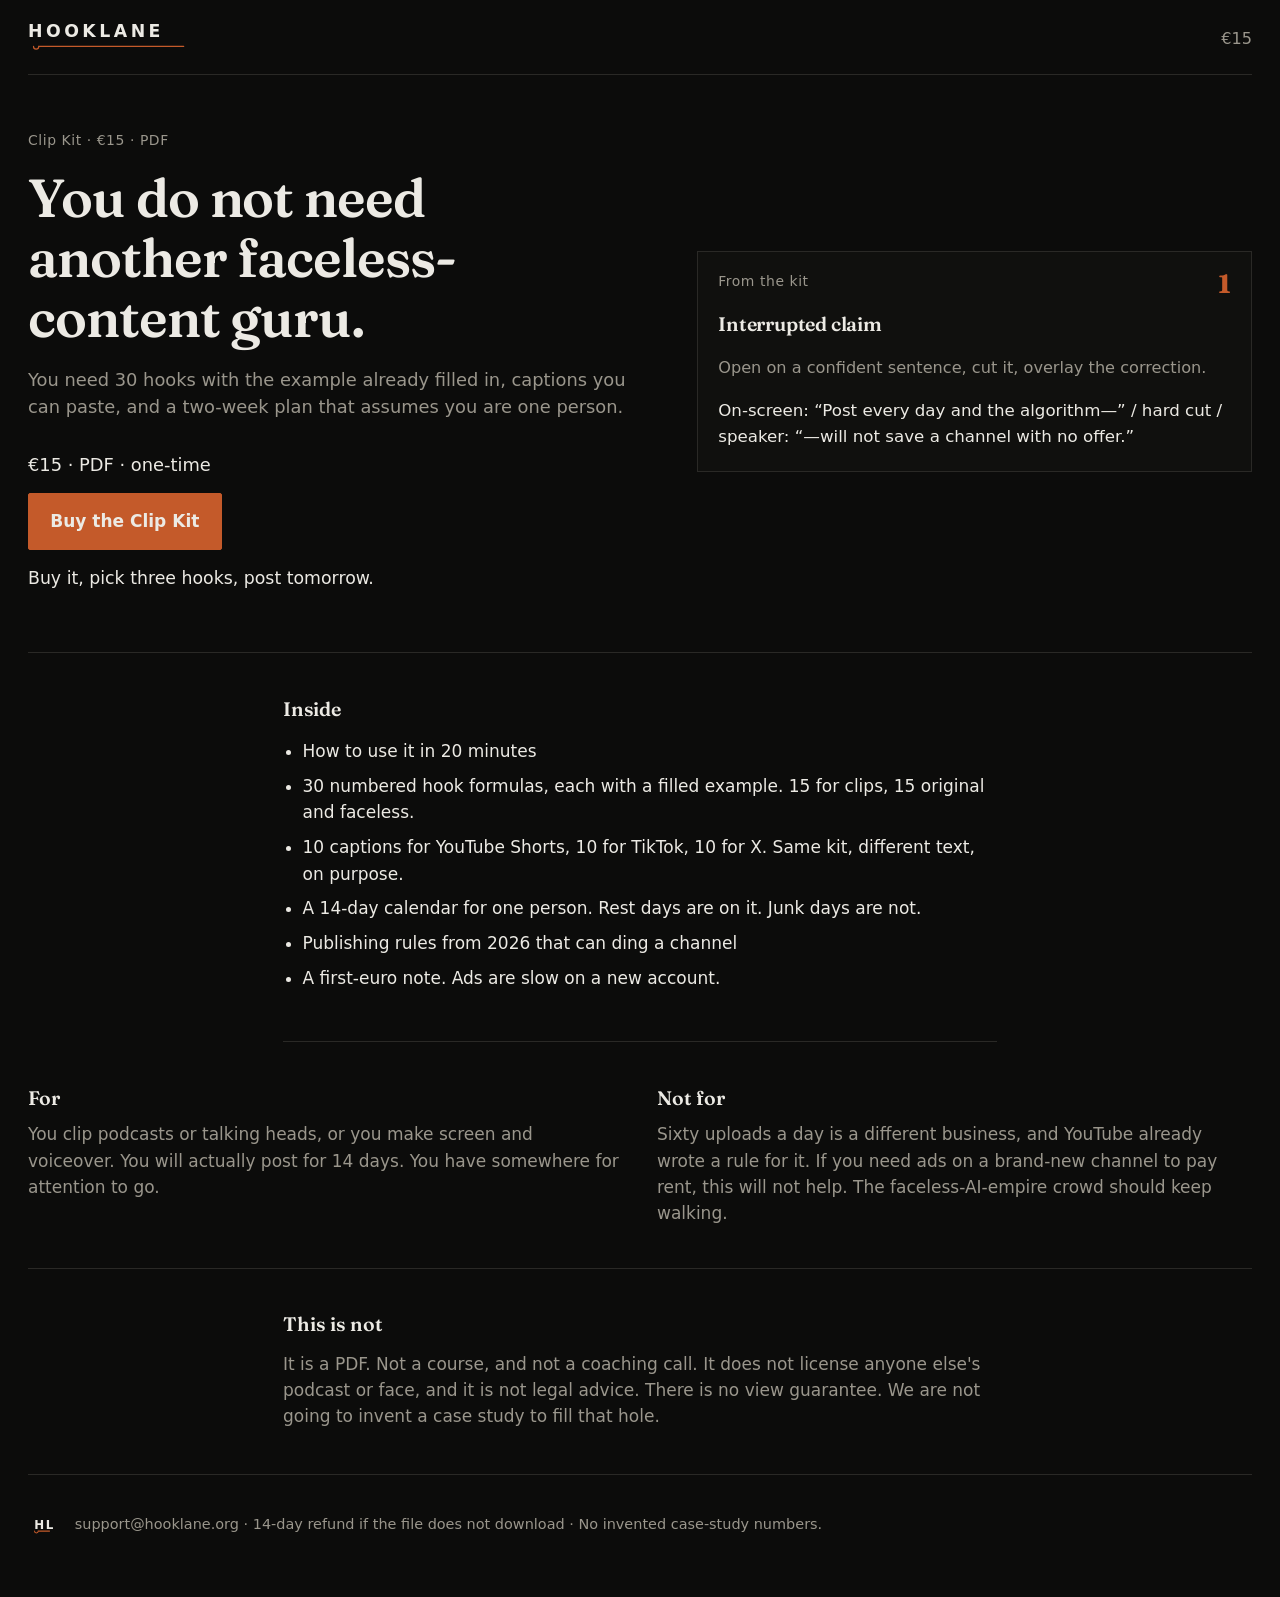
==== index.html @ 98e9ddf2 "restore brand page; HOOKLANE wordmark + HL favicon as SVG." ====
<!DOCTYPE html>
<html lang="en">
<head>
  <meta charset="utf-8" />
  <meta name="viewport" content="width=device-width, initial-scale=1" />
  <meta name="theme-color" content="#0c0c0b" />
  <meta name="color-scheme" content="dark" />
  <title>Hooklane Clip Kit — €15</title>
  <meta name="description" content="30 hooks with the example filled in, captions you can paste, and a 14-day plan for one person. One PDF. €15. Not a course. Not a view guarantee." />
  <link rel="canonical" href="https://www.hooklane.org" />
  <link rel="icon" href="favicon.svg" type="image/svg+xml" />
  <link rel="icon" href="favicon-32.png" type="image/png" sizes="32x32" />
  <link rel="icon" href="favicon-48.png" type="image/png" sizes="48x48" />
  <link rel="alternate" type="text/plain" href="llms.txt" title="Hooklane Clip Kit facts for agents" />
  <link rel="stylesheet" href="site.css" />
  <noscript><style>.reveal{opacity:1;transform:none}</style></noscript>
  <meta property="og:locale" content="en" />
  <meta property="og:site_name" content="Hooklane" />
  <meta property="og:type" content="website" />
  <meta property="og:url" content="https://www.hooklane.org" />
  <meta property="og:title" content="Hooklane Clip Kit — €15" />
  <meta property="og:description" content="30 hooks with the example filled in, captions you can paste, and a 14-day plan for one person. One PDF. €15. Not a course. Not a view guarantee." />
  <meta property="og:image" content="https://www.hooklane.org/og.jpg" />
  <meta property="og:image:width" content="1200" />
  <meta property="og:image:height" content="800" />
  <meta name="twitter:card" content="summary_large_image" />
  <meta name="twitter:title" content="Hooklane Clip Kit — €15" />
  <meta name="twitter:description" content="30 hooks with the example filled in, captions you can paste, and a 14-day plan for one person. One PDF. €15. Not a course. Not a view guarantee." />
  <meta name="twitter:image" content="https://www.hooklane.org/og.jpg" />
  <script type="application/ld+json">
  {
    "@context": "https://schema.org",
    "@type": "Product",
    "name": "Hooklane Clip Kit",
    "brand": { "@type": "Brand", "name": "Hooklane" },
    "description": "30 hooks with a filled-in example, captions for Shorts, TikTok and X, and a 14-day plan for one person. One PDF. €15. Not a course. Not a view guarantee.",
    "url": "https://www.hooklane.org",
    "image": "https://www.hooklane.org/og.jpg",
    "additionalProperty": [
      { "@type": "PropertyValue", "name": "Format", "value": "PDF" }
    ],
    "offers": {
      "@type": "Offer",
      "url": "https://buy.polar.sh/polar_cl_uQ9z3LKW4pv9IjMafKBH0tgk46AqbRaMkzt012bwIl5",
      "price": "15",
      "priceCurrency": "EUR",
      "availability": "https://schema.org/InStock"
    }
  }
  </script>
  <script type="application/ld+json">
  {
    "@context": "https://schema.org",
    "@type": "WebSite",
    "name": "Hooklane",
    "url": "https://www.hooklane.org",
    "description": "Clip Kit: 30 hooks with filled-in examples, captions you can paste, and a 14-day plan for one person. One PDF. 15 euro. Not a course. Not a view guarantee.",
    "publisher": {
      "@type": "Organization",
      "name": "Hooklane",
      "url": "https://www.hooklane.org",
      "email": "support@hooklane.org",
      "logo": "https://www.hooklane.org/favicon.svg"
    }
  }
  </script>
</head>
<body>
  <header class="site-header wrap">
    <a class="brand" href="https://www.hooklane.org" aria-label="Hooklane"><span class="wordmark">HOOKLANE</span><svg class="wordmark-rule" viewBox="0 0 148 8" preserveAspectRatio="none" aria-hidden="true"><path d="M5.2 1.35 A 2.45 2.45 0 0 0 10.1 1.35 H 146.5" fill="none" stroke="#c45a2a" stroke-width="1.15" stroke-linecap="round"/></svg></a>
    <a class="price-link" href="https://buy.polar.sh/polar_cl_uQ9z3LKW4pv9IjMafKBH0tgk46AqbRaMkzt012bwIl5">€15</a>
  </header>

  <main>
    <section class="hero wrap">
      <div class="hero-copy reveal">
        <p class="kicker">Clip Kit · €15 · PDF</p>
        <h1>You do not need another faceless-content guru.</h1>
        <p class="lead">You need 30 hooks with the example already filled in, captions you can paste, and a two-week plan that assumes you are one person.</p>
        <div class="buy" id="buy">
          <p class="price">€15 · PDF · one-time</p>
          <a class="cta" href="https://buy.polar.sh/polar_cl_uQ9z3LKW4pv9IjMafKBH0tgk46AqbRaMkzt012bwIl5" rel="noopener">Buy the Clip Kit</a>
          <p class="close">Buy it, pick three hooks, post tomorrow.</p>
        </div>
      </div>
      <figure class="hero-media proof-card reveal">
        <p class="proof-kicker">From the kit</p>
        <p class="proof-num">1</p>
        <h2>Interrupted claim</h2>
        <p class="proof-formula">Open on a confident sentence, cut it, overlay the correction.</p>
        <p class="proof-ex">On-screen: “Post every day and the algorithm—” / hard cut / speaker: “—will not save a channel with no offer.”</p>
      </figure>
    </section>

    <section class="block wrap reveal" aria-labelledby="inside-heading">
      <h2 id="inside-heading">Inside</h2>
      <ul>
        <li>How to use it in 20 minutes</li>
        <li>30 numbered hook formulas, each with a filled example. 15 for clips, 15 original and faceless.</li>
        <li>10 captions for YouTube Shorts, 10 for TikTok, 10 for X. Same kit, different text, on purpose.</li>
        <li>A 14-day calendar for one person. Rest days are on it. Junk days are not.</li>
        <li>Publishing rules from 2026 that can ding a channel</li>
        <li>A first-euro note. Ads are slow on a new account.</li>
      </ul>
    </section>

    <div class="split wrap">
      <article class="reveal">
        <h2>For</h2>
        <p>You clip podcasts or talking heads, or you make screen and voiceover. You will actually post for 14 days. You have somewhere for attention to go.</p>
      </article>
      <article class="reveal">
        <h2>Not for</h2>
        <p>Sixty uploads a day is a different business, and YouTube already wrote a rule for it. If you need ads on a brand-new channel to pay rent, this will not help. The faceless-AI-empire crowd should keep walking.</p>
      </article>
    </div>

    <section class="not wrap reveal" aria-labelledby="not-heading">
      <h2 id="not-heading">This is not</h2>
      <p>It is a PDF. Not a course, and not a coaching call. It does not license anyone else's podcast or face, and it is not legal advice. There is no view guarantee. We are not going to invent a case study to fill that hole.</p>
    </section>
  </main>

  <footer class="site-footer wrap">
    <svg class="footer-hl" width="28" height="28" viewBox="0 0 32 32" aria-hidden="true">
      <rect width="32" height="32" fill="#0c0c0b"/>
      <text x="7.2" y="21.2" font-family="ui-sans-serif, system-ui, sans-serif" font-size="13.5" font-weight="650" letter-spacing="1.8" fill="#eceae4">HL</text>
      <path d="M7.4 24.1 A 2.15 2.15 0 0 0 11.7 24.1 H 24.6" fill="none" stroke="#c45a2a" stroke-width="1.15" stroke-linecap="round"/>
    </svg>
    <p><a href="mailto:support@hooklane.org">support@hooklane.org</a> · 14-day refund if the file does not download · No invented case-study numbers.</p>
  </footer>

  <script>
    (function () {
      var nodes = document.querySelectorAll(".reveal");
      var reduce = window.matchMedia("(prefers-reduced-motion: reduce)").matches;
      if (reduce || !("IntersectionObserver" in window)) {
        for (var i = 0; i < nodes.length; i++) nodes[i].classList.add("is-in");
        return;
      }
      var io = new IntersectionObserver(function (entries) {
        for (var i = 0; i < entries.length; i++) {
          if (entries[i].isIntersecting) {
            entries[i].target.classList.add("is-in");
            io.unobserve(entries[i].target);
          }
        }
      }, { threshold: 0.12, rootMargin: "0px 0px -6% 0px" });
      for (var j = 0; j < nodes.length; j++) io.observe(nodes[j]);
    })();
  </script>
</body>
</html>
---- site.css ----
/* Hooklane — Clip Kit one-pager. No build. */
:root {
  --bg: #0c0c0b;
  --bone: #eceae4;
  --muted: #9a968c;
  --line: #2a2926;
  --copper: #c45a2a;
  --display: "Fraunces", "Iowan Old Style", "Palatino Linotype", Palatino, "Times New Roman", serif;
  --sans: ui-sans-serif, system-ui, -apple-system, "Segoe UI", Roboto, "Helvetica Neue", sans-serif;
}

@font-face {
  font-family: Fraunces;
  src: url("fonts/fraunces-600.woff2") format("woff2");
  font-weight: 600;
  font-style: normal;
  font-display: swap;
}
@font-face {
  font-family: Fraunces;
  src: url("fonts/fraunces-700.woff2") format("woff2");
  font-weight: 700;
  font-style: normal;
  font-display: swap;
}

*, *::before, *::after { box-sizing: border-box; }

html { scroll-behavior: smooth; }

html, body {
  margin: 0;
  background: var(--bg);
  color: var(--bone);
  font: 17px/1.55 var(--sans);
}

body { min-height: 100%; }

img { max-width: 100%; height: auto; display: block; }

a { color: inherit; }

a:focus-visible,
.cta:focus-visible {
  outline: 2px solid var(--copper);
  outline-offset: 3px;
}

.wrap {
  width: min(72rem, calc(100% - 2.5rem));
  margin: 0 auto;
}

/* Header */
.site-header {
  display: flex;
  align-items: center;
  justify-content: space-between;
  padding: 1.35rem 0 1.2rem;
  border-bottom: 1px solid var(--line);
}

.brand {
  display: inline-flex;
  flex-direction: column;
  align-items: flex-start;
  text-decoration: none;
  color: var(--bone);
  gap: .28rem;
}

.wordmark {
  font-family: ui-sans-serif, system-ui, -apple-system, "Segoe UI", Roboto, "Helvetica Neue", sans-serif;
  font-weight: 650;
  font-size: 1.02rem;
  letter-spacing: .2em;
  line-height: 1;
  color: var(--bone);
  display: inline-block;
  padding-right: .2em;
}

.wordmark-rule {
  display: block;
  width: 100%;
  height: .5rem;
  overflow: visible;
}

.price-link {
  color: var(--muted);
  text-decoration: none;
  font-size: .95rem;
  font-variant-numeric: tabular-nums;
}

.price-link:hover { color: var(--copper); }

/* Hero */
.hero {
  display: grid;
  gap: 2rem;
  padding: 2.25rem 0 2.5rem;
  border-bottom: 1px solid var(--line);
}

.kicker {
  margin: 0 0 1rem;
  color: var(--muted);
  font-size: .82rem;
  letter-spacing: .04em;
}

h1 {
  font-family: var(--display);
  font-weight: 600;
  font-size: clamp(1.85rem, 6.4vw, 3.15rem);
  line-height: 1.12;
  letter-spacing: -0.02em;
  margin: 0 0 1rem;
  max-width: 14ch;
}

.lead {
  margin: 0 0 1.75rem;
  color: var(--muted);
  font-size: 1.05rem;
  max-width: 36rem;
}

.buy {
  margin: 0;
}

.price {
  margin: 0 0 .85rem;
  font-size: 1.05rem;
}

.cta {
  display: inline-block;
  background: var(--copper);
  color: var(--bone);
  text-decoration: none;
  font-weight: 650;
  padding: .85rem 1.25rem;
  border-radius: 2px;
  border: 1px solid var(--copper);
}

.cta:hover {
  background: transparent;
  color: var(--copper);
}

.close {
  margin: .9rem 0 0;
  color: var(--bone);
  font-size: 1.02rem;
}

.hero-media {
  margin: 0;
  border: 1px solid var(--line);
  background: #10100e;
  padding: 1.2rem 1.25rem 1.35rem;
}

@media (min-width: 840px) {
  .hero {
    grid-template-columns: minmax(0, 1.05fr) minmax(0, .95fr);
    align-items: center;
    gap: 3.25rem;
    padding: 3.25rem 0 3.5rem;
  }
}

/* Sections */
.block {
  padding: 2.4rem 0;
  border-bottom: 1px solid var(--line);
  max-width: 42rem;
}

.block h2 {
  font-family: var(--display);
  font-weight: 600;
  font-size: 1.15rem;
  margin: 0 0 .85rem;
  letter-spacing: -0.01em;
}

.block ul {
  margin: 0;
  padding-left: 1.15rem;
}

.block li { margin: .5rem 0; }

.split {
  display: grid;
  gap: 1.5rem;
  padding: 2.4rem 0;
  border-bottom: 1px solid var(--line);
}

.split article h2 {
  font-family: var(--display);
  font-weight: 600;
  font-size: 1.15rem;
  margin: 0 0 .5rem;
}

.split article p {
  margin: 0;
  color: var(--muted);
}

@media (min-width: 640px) {
  .split { grid-template-columns: 1fr 1fr; gap: 2rem; }
}

.not {
  padding: 2.4rem 0 2.6rem;
  max-width: 42rem;
}

.not h2 {
  font-family: var(--display);
  font-weight: 600;
  font-size: 1.15rem;
  margin: 0 0 .65rem;
}

.not p {
  margin: 0;
  color: var(--muted);
}

/* Footer */
.site-footer {
  display: flex;
  flex-wrap: wrap;
  align-items: center;
  gap: .75rem 1.1rem;
  padding: 1.4rem 0 2.75rem;
  color: var(--muted);
  font-size: .85rem;
  border-top: 1px solid var(--line);
  margin-top: 0;
}

.footer-hl {
  width: 1.65rem;
  height: 1.65rem;
  display: block;
  flex: 0 0 auto;
}

.site-footer a { color: var(--muted); text-decoration: none; }
.site-footer a:hover { color: var(--bone); }

/* Motion */
.reveal {
  opacity: 0;
  transform: translateY(16px);
  transition: opacity 500ms ease-out, transform 500ms ease-out;
}
.reveal.is-in {
  opacity: 1;
  transform: none;
}

@media (prefers-reduced-motion: reduce) {
  html { scroll-behavior: auto; }
  .reveal {
    opacity: 1;
    transform: none;
    transition: none;
  }
}

/* Proof — one real hook from the kit */
.proof {
  padding: 2.1rem 0 2.3rem;
  border-bottom: 1px solid var(--line);
  max-width: 42rem;
}
.proof-kicker {
  margin: 0 0 .85rem;
  color: var(--muted);
  font-size: .82rem;
  letter-spacing: .04em;
}
.proof-card {
  margin: 0;
  display: grid;
  grid-template-columns: 1fr auto;
  gap: .35rem 1rem;
  padding: 1.15rem 1.2rem 1.25rem;
  border: 1px solid var(--line);
  background: #10100e;
}
.proof-card .proof-kicker { grid-column: 1; }
.proof-card .proof-num { grid-column: 2; justify-self: end; }
.proof-card h2,
.proof-card .proof-formula,
.proof-card .proof-ex { grid-column: 1 / -1; }
.proof-num {
  margin: 0;
  font-family: var(--display);
  font-weight: 700;
  font-size: 1.55rem;
  color: var(--copper);
  line-height: 1;
}
.proof-card h2 {
  font-family: var(--display);
  font-weight: 600;
  font-size: 1.15rem;
  margin: 0 0 .45rem;
  letter-spacing: -0.01em;
}
.proof-formula {
  margin: 0 0 .7rem;
  color: var(--muted);
  font-size: .95rem;
}
.proof-ex {
  margin: 0;
  color: var(--bone);
  font-size: .98rem;
}

.hero-media .proof-kicker { margin: 0 0 .15rem; }
.hero-media .proof-num { margin: 0; }
.hero-media h2 { margin: .35rem 0 .55rem; }
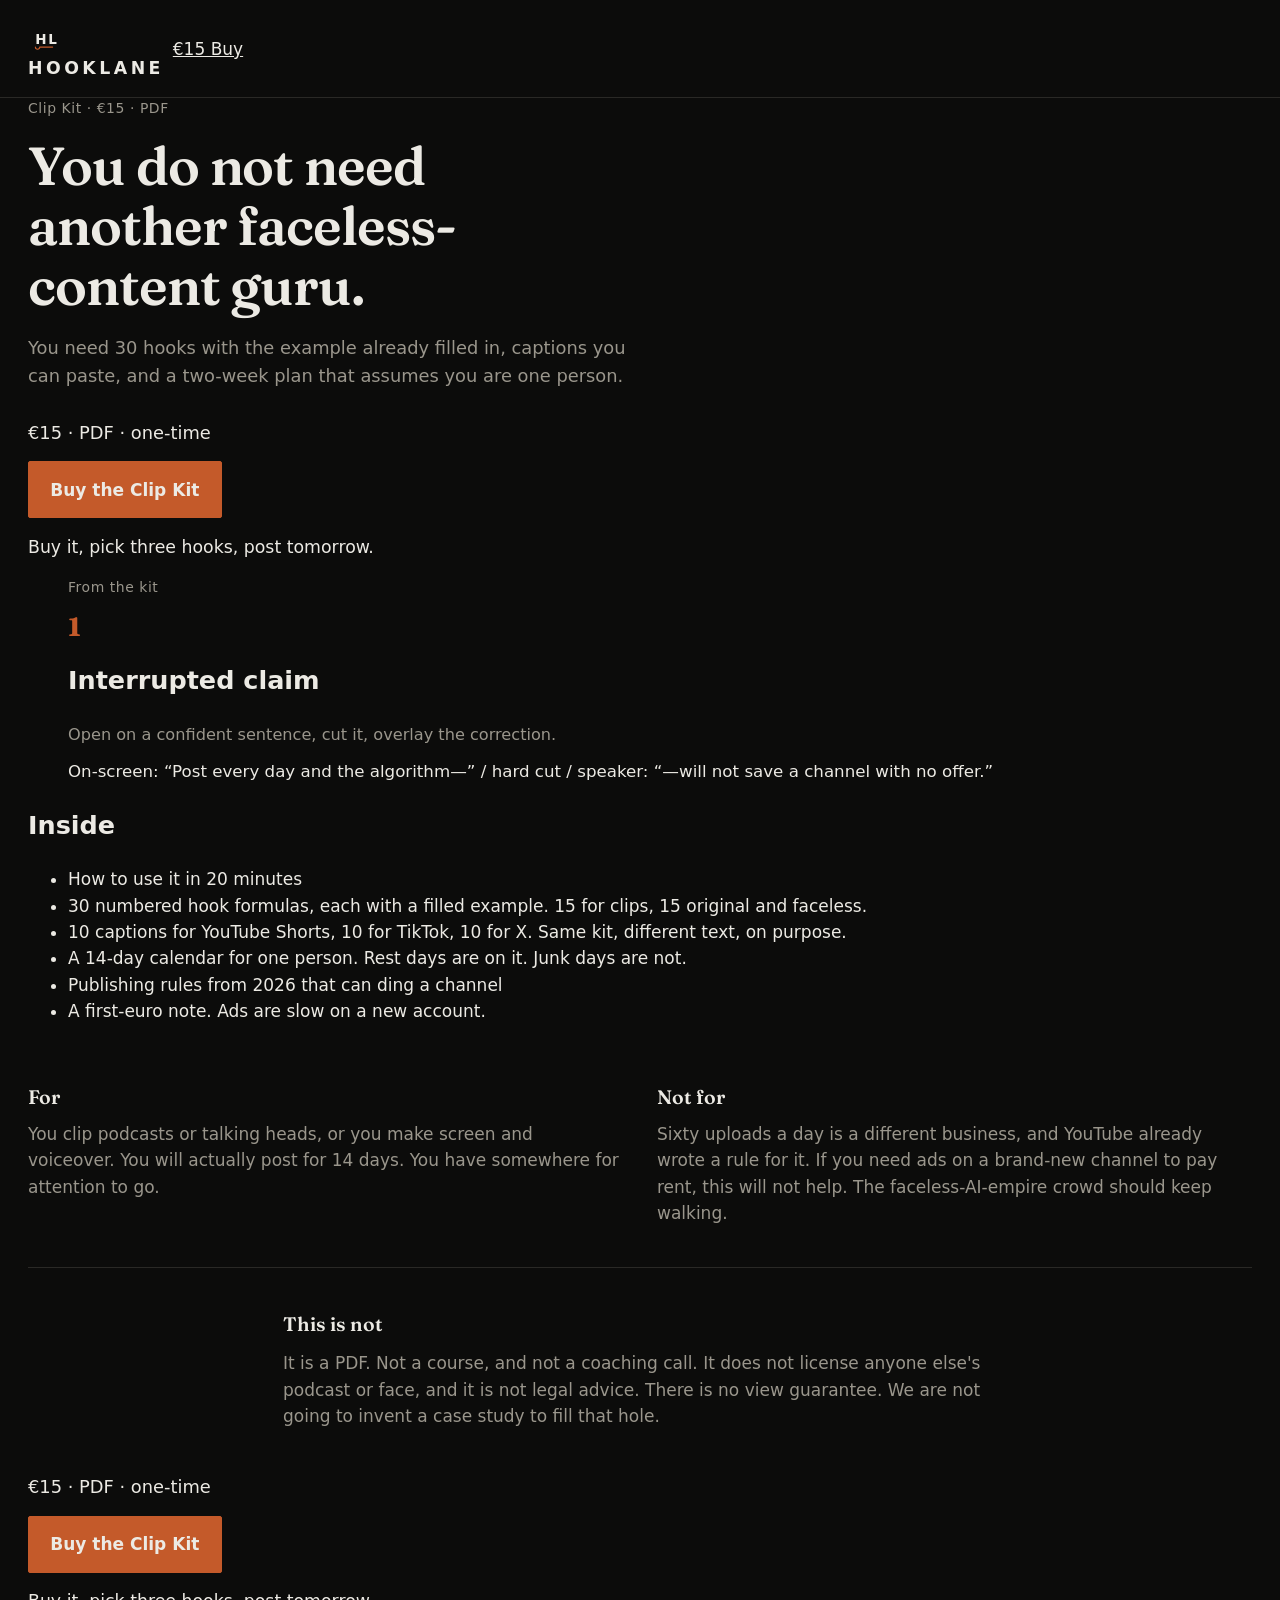
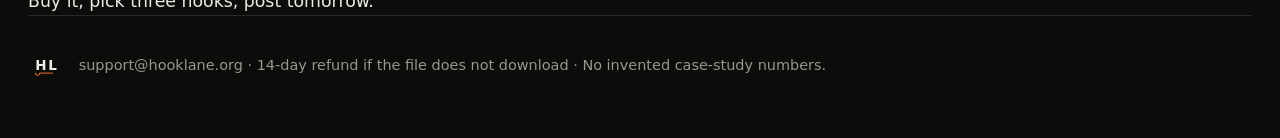
==== commit 32db8d23: "restore brand HTML/CSS; placeholder H favicon; inline Fraunces. mark on hold." ====
--- a/index.html
+++ b/index.html
@@ -9,13 +9,8 @@
   <meta name="description" content="30 hooks with the example filled in, captions you can paste, and a 14-day plan for one person. One PDF. €15. Not a course. Not a view guarantee." />
   <link rel="canonical" href="https://www.hooklane.org" />
   <link rel="icon" href="favicon.svg" type="image/svg+xml" />
-  <link rel="icon" href="favicon-32.png" type="image/png" sizes="32x32" />
-  <link rel="icon" href="favicon-48.png" type="image/png" sizes="48x48" />
-  <link rel="alternate" type="text/plain" href="llms.txt" title="Hooklane Clip Kit facts for agents" />
   <link rel="stylesheet" href="site.css" />
-  <noscript><style>.reveal{opacity:1;transform:none}</style></noscript>
-  <meta property="og:locale" content="en" />
-  <meta property="og:site_name" content="Hooklane" />
+  <noscript><style>.reveal{opacity:1}</style></noscript>
   <meta property="og:type" content="website" />
   <meta property="og:url" content="https://www.hooklane.org" />
   <meta property="og:title" content="Hooklane Clip Kit — €15" />
@@ -48,51 +43,42 @@
     }
   }
   </script>
-  <script type="application/ld+json">
-  {
-    "@context": "https://schema.org",
-    "@type": "WebSite",
-    "name": "Hooklane",
-    "url": "https://www.hooklane.org",
-    "description": "Clip Kit: 30 hooks with filled-in examples, captions you can paste, and a 14-day plan for one person. One PDF. 15 euro. Not a course. Not a view guarantee.",
-    "publisher": {
-      "@type": "Organization",
-      "name": "Hooklane",
-      "url": "https://www.hooklane.org",
-      "email": "support@hooklane.org",
-      "logo": "https://www.hooklane.org/favicon.svg"
-    }
-  }
-  </script>
 </head>
 <body>
-  <header class="site-header wrap">
-    <a class="brand" href="https://www.hooklane.org" aria-label="Hooklane"><span class="wordmark">HOOKLANE</span><svg class="wordmark-rule" viewBox="0 0 148 8" preserveAspectRatio="none" aria-hidden="true"><path d="M5.2 1.35 A 2.45 2.45 0 0 0 10.1 1.35 H 146.5" fill="none" stroke="#c45a2a" stroke-width="1.15" stroke-linecap="round"/></svg></a>
-    <a class="price-link" href="https://buy.polar.sh/polar_cl_uQ9z3LKW4pv9IjMafKBH0tgk46AqbRaMkzt012bwIl5">€15</a>
+  <header class="site-header">
+    <div class="wrap bar">
+      <a class="brand" href="https://www.hooklane.org">
+        <img src="favicon.svg" width="32" height="32" alt="" />
+        <span class="wordmark">HOOKLANE</span>
+      </a>
+      <a class="bar-buy" href="https://buy.polar.sh/polar_cl_uQ9z3LKW4pv9IjMafKBH0tgk46AqbRaMkzt012bwIl5">€15 Buy</a>
+    </div>
   </header>
 
   <main>
-    <section class="hero wrap">
-      <div class="hero-copy reveal">
+    <section class="stuck wrap">
+      <div class="stuck-copy reveal">
         <p class="kicker">Clip Kit · €15 · PDF</p>
         <h1>You do not need another faceless-content guru.</h1>
         <p class="lead">You need 30 hooks with the example already filled in, captions you can paste, and a two-week plan that assumes you are one person.</p>
-        <div class="buy" id="buy">
+        <div class="buy">
           <p class="price">€15 · PDF · one-time</p>
           <a class="cta" href="https://buy.polar.sh/polar_cl_uQ9z3LKW4pv9IjMafKBH0tgk46AqbRaMkzt012bwIl5" rel="noopener">Buy the Clip Kit</a>
           <p class="close">Buy it, pick three hooks, post tomorrow.</p>
         </div>
       </div>
-      <figure class="hero-media proof-card reveal">
-        <p class="proof-kicker">From the kit</p>
-        <p class="proof-num">1</p>
-        <h2>Interrupted claim</h2>
-        <p class="proof-formula">Open on a confident sentence, cut it, overlay the correction.</p>
-        <p class="proof-ex">On-screen: “Post every day and the algorithm—” / hard cut / speaker: “—will not save a channel with no offer.”</p>
-      </figure>
+      <div class="stuck-pin">
+        <figure class="proof-object reveal">
+          <p class="proof-kicker">From the kit</p>
+          <p class="proof-num">1</p>
+          <h2>Interrupted claim</h2>
+          <p class="proof-formula">Open on a confident sentence, cut it, overlay the correction.</p>
+          <p class="proof-ex">On-screen: “Post every day and the algorithm—” / hard cut / speaker: “—will not save a channel with no offer.”</p>
+        </figure>
+      </div>
     </section>
 
-    <section class="block wrap reveal" aria-labelledby="inside-heading">
+    <section class="beat inside wrap reveal" aria-labelledby="inside-heading">
       <h2 id="inside-heading">Inside</h2>
       <ul>
         <li>How to use it in 20 minutes</li>
@@ -104,7 +90,7 @@
       </ul>
     </section>
 
-    <div class="split wrap">
+    <div class="beat split wrap">
       <article class="reveal">
         <h2>For</h2>
         <p>You clip podcasts or talking heads, or you make screen and voiceover. You will actually post for 14 days. You have somewhere for attention to go.</p>
@@ -115,18 +101,20 @@
       </article>
     </div>
 
-    <section class="not wrap reveal" aria-labelledby="not-heading">
+    <section class="beat not wrap reveal" aria-labelledby="not-heading">
       <h2 id="not-heading">This is not</h2>
       <p>It is a PDF. Not a course, and not a coaching call. It does not license anyone else's podcast or face, and it is not legal advice. There is no view guarantee. We are not going to invent a case study to fill that hole.</p>
+    </section>
+
+    <section class="beat close-beat wrap reveal" id="buy" aria-label="Buy the Clip Kit">
+      <p class="price">€15 · PDF · one-time</p>
+      <a class="cta" href="https://buy.polar.sh/polar_cl_uQ9z3LKW4pv9IjMafKBH0tgk46AqbRaMkzt012bwIl5" rel="noopener">Buy the Clip Kit</a>
+      <p class="close">Buy it, pick three hooks, post tomorrow.</p>
     </section>
   </main>
 
   <footer class="site-footer wrap">
-    <svg class="footer-hl" width="28" height="28" viewBox="0 0 32 32" aria-hidden="true">
-      <rect width="32" height="32" fill="#0c0c0b"/>
-      <text x="7.2" y="21.2" font-family="ui-sans-serif, system-ui, sans-serif" font-size="13.5" font-weight="650" letter-spacing="1.8" fill="#eceae4">HL</text>
-      <path d="M7.4 24.1 A 2.15 2.15 0 0 0 11.7 24.1 H 24.6" fill="none" stroke="#c45a2a" stroke-width="1.15" stroke-linecap="round"/>
-    </svg>
+    <img src="favicon.svg" width="32" height="32" alt="" />
     <p><a href="mailto:support@hooklane.org">support@hooklane.org</a> · 14-day refund if the file does not download · No invented case-study numbers.</p>
   </footer>
 
@@ -145,7 +133,7 @@
             io.unobserve(entries[i].target);
           }
         }
-      }, { threshold: 0.12, rootMargin: "0px 0px -6% 0px" });
+      }, { threshold: 0.08, rootMargin: "0px 0px -4% 0px" });
       for (var j = 0; j < nodes.length; j++) io.observe(nodes[j]);
     })();
   </script>
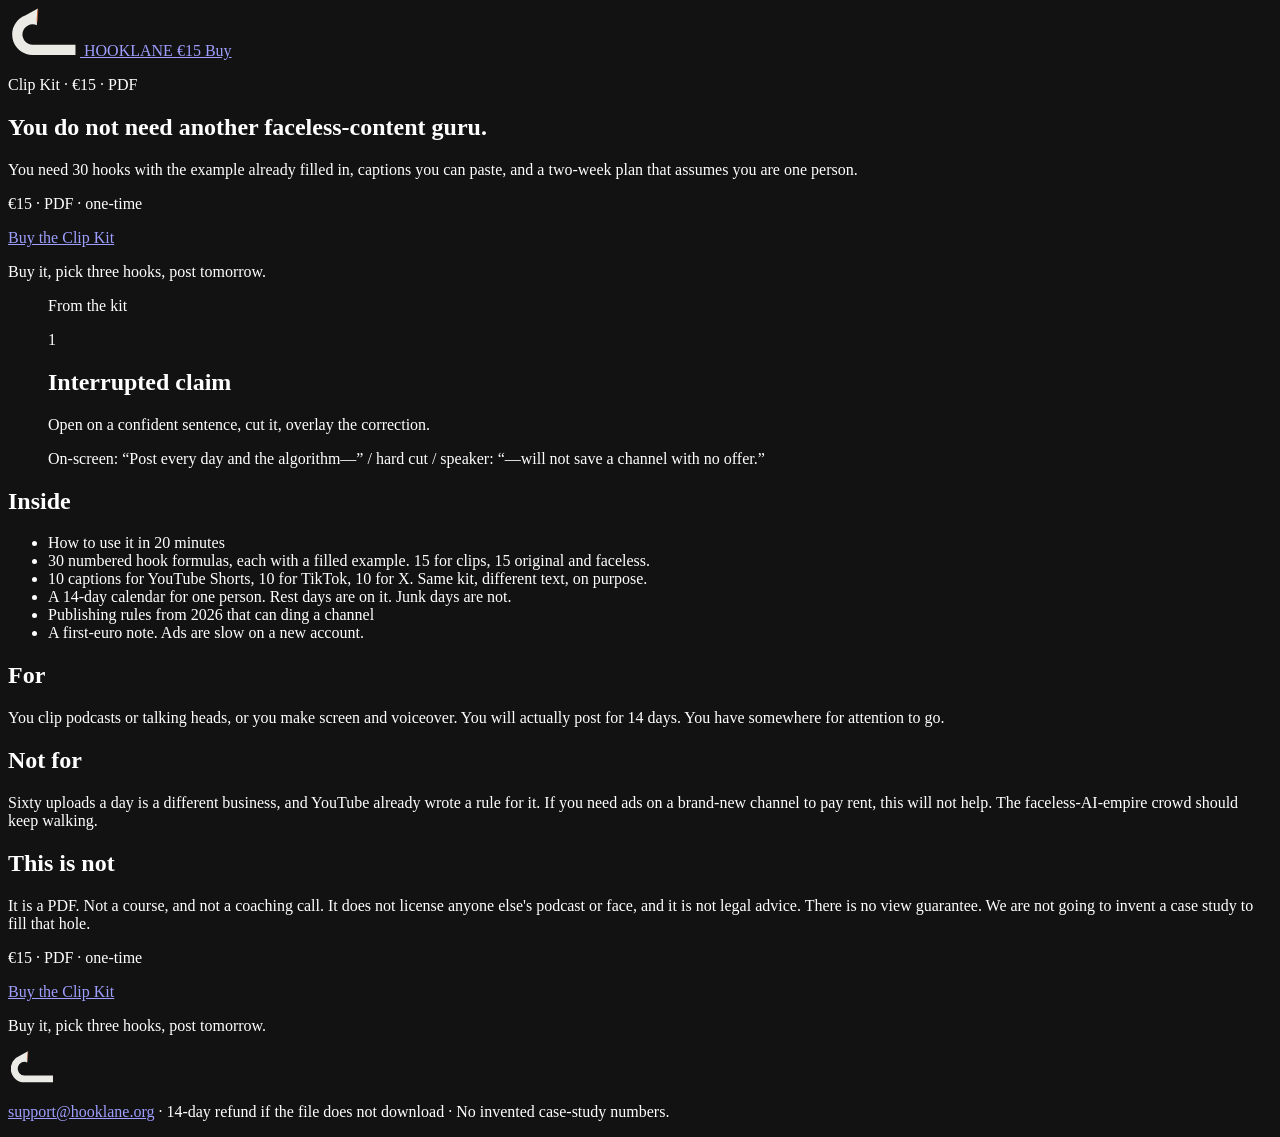
==== commit 84fd9799: "hook+lane SVG mark in header and favicon, inline Fraunces." ====
--- a/index.html
+++ b/index.html
@@ -9,6 +9,7 @@
   <meta name="description" content="30 hooks with the example filled in, captions you can paste, and a 14-day plan for one person. One PDF. €15. Not a course. Not a view guarantee." />
   <link rel="canonical" href="https://www.hooklane.org" />
   <link rel="icon" href="favicon.svg" type="image/svg+xml" />
+  <link rel="mask-icon" href="favicon.svg" color="#0c0c0b" />
   <link rel="stylesheet" href="site.css" />
   <noscript><style>.reveal{opacity:1}</style></noscript>
   <meta property="og:type" content="website" />
@@ -48,13 +49,12 @@
   <header class="site-header">
     <div class="wrap bar">
       <a class="brand" href="https://www.hooklane.org">
-        <img src="favicon.svg" width="32" height="32" alt="" />
+        <img src="mark.svg" width="72" height="48" alt="" />
         <span class="wordmark">HOOKLANE</span>
       </a>
       <a class="bar-buy" href="https://buy.polar.sh/polar_cl_uQ9z3LKW4pv9IjMafKBH0tgk46AqbRaMkzt012bwIl5">€15 Buy</a>
     </div>
   </header>
-
   <main>
     <section class="stuck wrap">
       <div class="stuck-copy reveal">
@@ -77,7 +77,6 @@
         </figure>
       </div>
     </section>
-
     <section class="beat inside wrap reveal" aria-labelledby="inside-heading">
       <h2 id="inside-heading">Inside</h2>
       <ul>
@@ -89,7 +88,6 @@
         <li>A first-euro note. Ads are slow on a new account.</li>
       </ul>
     </section>
-
     <div class="beat split wrap">
       <article class="reveal">
         <h2>For</h2>
@@ -100,24 +98,20 @@
         <p>Sixty uploads a day is a different business, and YouTube already wrote a rule for it. If you need ads on a brand-new channel to pay rent, this will not help. The faceless-AI-empire crowd should keep walking.</p>
       </article>
     </div>
-
     <section class="beat not wrap reveal" aria-labelledby="not-heading">
       <h2 id="not-heading">This is not</h2>
       <p>It is a PDF. Not a course, and not a coaching call. It does not license anyone else's podcast or face, and it is not legal advice. There is no view guarantee. We are not going to invent a case study to fill that hole.</p>
     </section>
-
     <section class="beat close-beat wrap reveal" id="buy" aria-label="Buy the Clip Kit">
       <p class="price">€15 · PDF · one-time</p>
       <a class="cta" href="https://buy.polar.sh/polar_cl_uQ9z3LKW4pv9IjMafKBH0tgk46AqbRaMkzt012bwIl5" rel="noopener">Buy the Clip Kit</a>
       <p class="close">Buy it, pick three hooks, post tomorrow.</p>
     </section>
   </main>
-
   <footer class="site-footer wrap">
-    <img src="favicon.svg" width="32" height="32" alt="" />
+    <img src="mark.svg" width="48" height="32" alt="" />
     <p><a href="mailto:support@hooklane.org">support@hooklane.org</a> · 14-day refund if the file does not download · No invented case-study numbers.</p>
   </footer>
-
   <script>
     (function () {
       var nodes = document.querySelectorAll(".reveal");
--- a/site.css
+++ b/site.css
@@ -11,328 +11,17 @@
 
 @font-face {
   font-family: Fraunces;
-  src: url("fonts/fraunces-600.woff2") format("woff2");
+  src: url("[data-uri]") format("woff2");
   font-weight: 600;
   font-style: normal;
   font-display: swap;
 }
 @font-face {
   font-family: Fraunces;
-  src: url("fonts/fraunces-700.woff2") format("woff2");
+  src: url("[data-uri]") format("woff2");
   font-weight: 700;
   font-style: normal;
   font-display: swap;
 }
 
-*, *::before, *::after { box-sizing: border-box; }
-
-html { scroll-behavior: smooth; }
-
-html, body {
-  margin: 0;
-  background: var(--bg);
-  color: var(--bone);
-  font: 17px/1.55 var(--sans);
-}
-
-body { min-height: 100%; }
-
-img { max-width: 100%; height: auto; display: block; }
-
-a { color: inherit; }
-
-a:focus-visible,
-.cta:focus-visible {
-  outline: 2px solid var(--copper);
-  outline-offset: 3px;
-}
-
-.wrap {
-  width: min(72rem, calc(100% - 2.5rem));
-  margin: 0 auto;
-}
-
-/* Header */
-.site-header {
-  display: flex;
-  align-items: center;
-  justify-content: space-between;
-  padding: 1.35rem 0 1.2rem;
-  border-bottom: 1px solid var(--line);
-}
-
-.brand {
-  display: inline-flex;
-  flex-direction: column;
-  align-items: flex-start;
-  text-decoration: none;
-  color: var(--bone);
-  gap: .28rem;
-}
-
-.wordmark {
-  font-family: ui-sans-serif, system-ui, -apple-system, "Segoe UI", Roboto, "Helvetica Neue", sans-serif;
-  font-weight: 650;
-  font-size: 1.02rem;
-  letter-spacing: .2em;
-  line-height: 1;
-  color: var(--bone);
-  display: inline-block;
-  padding-right: .2em;
-}
-
-.wordmark-rule {
-  display: block;
-  width: 100%;
-  height: .5rem;
-  overflow: visible;
-}
-
-.price-link {
-  color: var(--muted);
-  text-decoration: none;
-  font-size: .95rem;
-  font-variant-numeric: tabular-nums;
-}
-
-.price-link:hover { color: var(--copper); }
-
-/* Hero */
-.hero {
-  display: grid;
-  gap: 2rem;
-  padding: 2.25rem 0 2.5rem;
-  border-bottom: 1px solid var(--line);
-}
-
-.kicker {
-  margin: 0 0 1rem;
-  color: var(--muted);
-  font-size: .82rem;
-  letter-spacing: .04em;
-}
-
-h1 {
-  font-family: var(--display);
-  font-weight: 600;
-  font-size: clamp(1.85rem, 6.4vw, 3.15rem);
-  line-height: 1.12;
-  letter-spacing: -0.02em;
-  margin: 0 0 1rem;
-  max-width: 14ch;
-}
-
-.lead {
-  margin: 0 0 1.75rem;
-  color: var(--muted);
-  font-size: 1.05rem;
-  max-width: 36rem;
-}
-
-.buy {
-  margin: 0;
-}
-
-.price {
-  margin: 0 0 .85rem;
-  font-size: 1.05rem;
-}
-
-.cta {
-  display: inline-block;
-  background: var(--copper);
-  color: var(--bone);
-  text-decoration: none;
-  font-weight: 650;
-  padding: .85rem 1.25rem;
-  border-radius: 2px;
-  border: 1px solid var(--copper);
-}
-
-.cta:hover {
-  background: transparent;
-  color: var(--copper);
-}
-
-.close {
-  margin: .9rem 0 0;
-  color: var(--bone);
-  font-size: 1.02rem;
-}
-
-.hero-media {
-  margin: 0;
-  border: 1px solid var(--line);
-  background: #10100e;
-  padding: 1.2rem 1.25rem 1.35rem;
-}
-
-@media (min-width: 840px) {
-  .hero {
-    grid-template-columns: minmax(0, 1.05fr) minmax(0, .95fr);
-    align-items: center;
-    gap: 3.25rem;
-    padding: 3.25rem 0 3.5rem;
-  }
-}
-
-/* Sections */
-.block {
-  padding: 2.4rem 0;
-  border-bottom: 1px solid var(--line);
-  max-width: 42rem;
-}
-
-.block h2 {
-  font-family: var(--display);
-  font-weight: 600;
-  font-size: 1.15rem;
-  margin: 0 0 .85rem;
-  letter-spacing: -0.01em;
-}
-
-.block ul {
-  margin: 0;
-  padding-left: 1.15rem;
-}
-
-.block li { margin: .5rem 0; }
-
-.split {
-  display: grid;
-  gap: 1.5rem;
-  padding: 2.4rem 0;
-  border-bottom: 1px solid var(--line);
-}
-
-.split article h2 {
-  font-family: var(--display);
-  font-weight: 600;
-  font-size: 1.15rem;
-  margin: 0 0 .5rem;
-}
-
-.split article p {
-  margin: 0;
-  color: var(--muted);
-}
-
-@media (min-width: 640px) {
-  .split { grid-template-columns: 1fr 1fr; gap: 2rem; }
-}
-
-.not {
-  padding: 2.4rem 0 2.6rem;
-  max-width: 42rem;
-}
-
-.not h2 {
-  font-family: var(--display);
-  font-weight: 600;
-  font-size: 1.15rem;
-  margin: 0 0 .65rem;
-}
-
-.not p {
-  margin: 0;
-  color: var(--muted);
-}
-
-/* Footer */
-.site-footer {
-  display: flex;
-  flex-wrap: wrap;
-  align-items: center;
-  gap: .75rem 1.1rem;
-  padding: 1.4rem 0 2.75rem;
-  color: var(--muted);
-  font-size: .85rem;
-  border-top: 1px solid var(--line);
-  margin-top: 0;
-}
-
-.footer-hl {
-  width: 1.65rem;
-  height: 1.65rem;
-  display: block;
-  flex: 0 0 auto;
-}
-
-.site-footer a { color: var(--muted); text-decoration: none; }
-.site-footer a:hover { color: var(--bone); }
-
-/* Motion */
-.reveal {
-  opacity: 0;
-  transform: translateY(16px);
-  transition: opacity 500ms ease-out, transform 500ms ease-out;
-}
-.reveal.is-in {
-  opacity: 1;
-  transform: none;
-}
-
-@media (prefers-reduced-motion: reduce) {
-  html { scroll-behavior: auto; }
-  .reveal {
-    opacity: 1;
-    transform: none;
-    transition: none;
-  }
-}
-
-/* Proof — one real hook from the kit */
-.proof {
-  padding: 2.1rem 0 2.3rem;
-  border-bottom: 1px solid var(--line);
-  max-width: 42rem;
-}
-.proof-kicker {
-  margin: 0 0 .85rem;
-  color: var(--muted);
-  font-size: .82rem;
-  letter-spacing: .04em;
-}
-.proof-card {
-  margin: 0;
-  display: grid;
-  grid-template-columns: 1fr auto;
-  gap: .35rem 1rem;
-  padding: 1.15rem 1.2rem 1.25rem;
-  border: 1px solid var(--line);
-  background: #10100e;
-}
-.proof-card .proof-kicker { grid-column: 1; }
-.proof-card .proof-num { grid-column: 2; justify-self: end; }
-.proof-card h2,
-.proof-card .proof-formula,
-.proof-card .proof-ex { grid-column: 1 / -1; }
-.proof-num {
-  margin: 0;
-  font-family: var(--display);
-  font-weight: 700;
-  font-size: 1.55rem;
-  color: var(--copper);
-  line-height: 1;
-}
-.proof-card h2 {
-  font-family: var(--display);
-  font-weight: 600;
-  font-size: 1.15rem;
-  margin: 0 0 .45rem;
-  letter-spacing: -0.01em;
-}
-.proof-formula {
-  margin: 0 0 .7rem;
-  color: var(--muted);
-  font-size: .95rem;
-}
-.proof-ex {
-  margin: 0;
-  color: var(--bone);
-  font-size: .98rem;
-}
-
-.hero-media .proof-kicker { margin: 0 0 .15rem; }
-.hero-media .proof-num { margin: 0; }
-.hero-media h2 { margin: .35rem 0 .55rem; }
+*
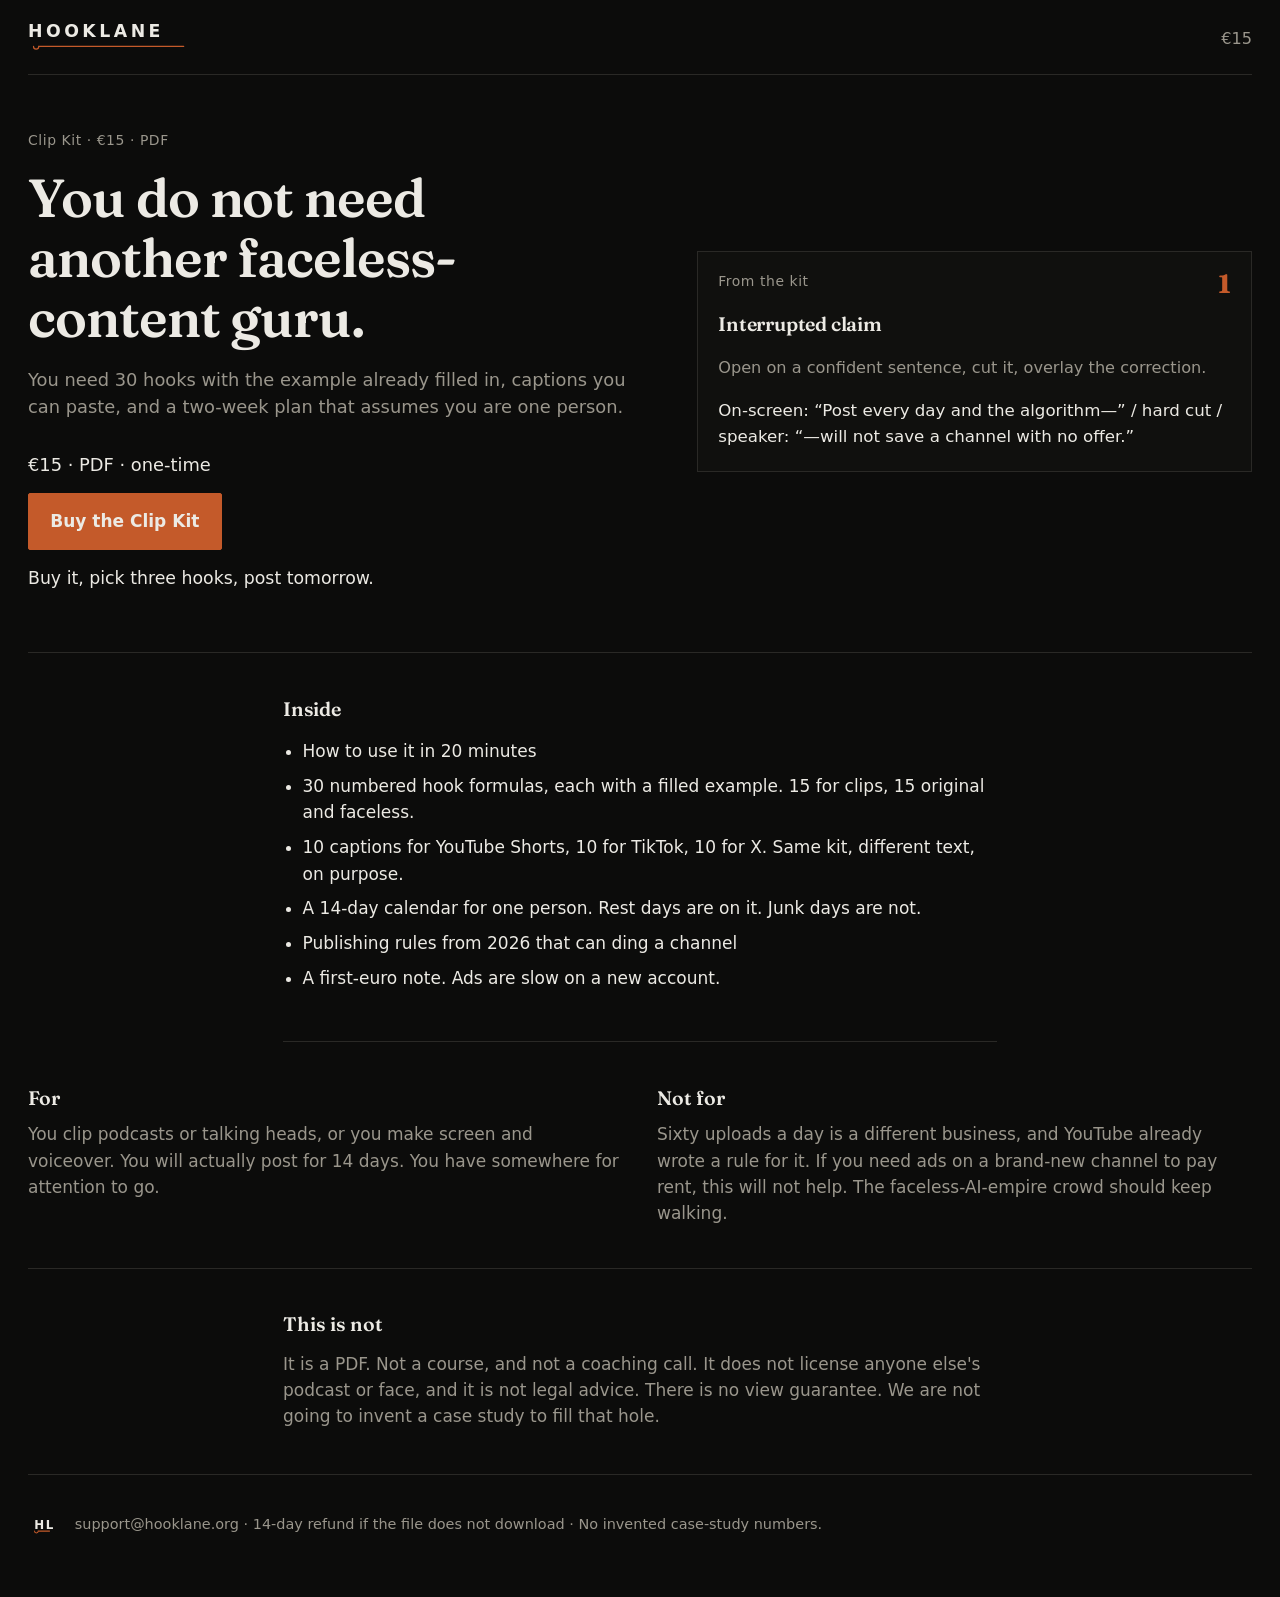
==== commit 111b8a6e: "restore brand page; HOOKLANE wordmark + HL favicon as SVG." ====
--- a/index.html
+++ b/index.html
@@ -9,9 +9,13 @@
   <meta name="description" content="30 hooks with the example filled in, captions you can paste, and a 14-day plan for one person. One PDF. €15. Not a course. Not a view guarantee." />
   <link rel="canonical" href="https://www.hooklane.org" />
   <link rel="icon" href="favicon.svg" type="image/svg+xml" />
-  <link rel="mask-icon" href="favicon.svg" color="#0c0c0b" />
+  <link rel="icon" href="favicon-32.png" type="image/png" sizes="32x32" />
+  <link rel="icon" href="favicon-48.png" type="image/png" sizes="48x48" />
+  <link rel="alternate" type="text/plain" href="llms.txt" title="Hooklane Clip Kit facts for agents" />
   <link rel="stylesheet" href="site.css" />
-  <noscript><style>.reveal{opacity:1}</style></noscript>
+  <noscript><style>.reveal{opacity:1;transform:none}</style></noscript>
+  <meta property="og:locale" content="en" />
+  <meta property="og:site_name" content="Hooklane" />
   <meta property="og:type" content="website" />
   <meta property="og:url" content="https://www.hooklane.org" />
   <meta property="og:title" content="Hooklane Clip Kit — €15" />
@@ -44,40 +48,51 @@
     }
   }
   </script>
+  <script type="application/ld+json">
+  {
+    "@context": "https://schema.org",
+    "@type": "WebSite",
+    "name": "Hooklane",
+    "url": "https://www.hooklane.org",
+    "description": "Clip Kit: 30 hooks with filled-in examples, captions you can paste, and a 14-day plan for one person. One PDF. 15 euro. Not a course. Not a view guarantee.",
+    "publisher": {
+      "@type": "Organization",
+      "name": "Hooklane",
+      "url": "https://www.hooklane.org",
+      "email": "support@hooklane.org",
+      "logo": "https://www.hooklane.org/favicon.svg"
+    }
+  }
+  </script>
 </head>
 <body>
-  <header class="site-header">
-    <div class="wrap bar">
-      <a class="brand" href="https://www.hooklane.org">
-        <img src="mark.svg" width="72" height="48" alt="" />
-        <span class="wordmark">HOOKLANE</span>
-      </a>
-      <a class="bar-buy" href="https://buy.polar.sh/polar_cl_uQ9z3LKW4pv9IjMafKBH0tgk46AqbRaMkzt012bwIl5">€15 Buy</a>
-    </div>
+  <header class="site-header wrap">
+    <a class="brand" href="https://www.hooklane.org" aria-label="Hooklane"><span class="wordmark">HOOKLANE</span><svg class="wordmark-rule" viewBox="0 0 148 8" preserveAspectRatio="none" aria-hidden="true"><path d="M5.2 1.35 A 2.45 2.45 0 0 0 10.1 1.35 H 146.5" fill="none" stroke="#c45a2a" stroke-width="1.15" stroke-linecap="round"/></svg></a>
+    <a class="price-link" href="https://buy.polar.sh/polar_cl_uQ9z3LKW4pv9IjMafKBH0tgk46AqbRaMkzt012bwIl5">€15</a>
   </header>
+
   <main>
-    <section class="stuck wrap">
-      <div class="stuck-copy reveal">
+    <section class="hero wrap">
+      <div class="hero-copy reveal">
         <p class="kicker">Clip Kit · €15 · PDF</p>
         <h1>You do not need another faceless-content guru.</h1>
         <p class="lead">You need 30 hooks with the example already filled in, captions you can paste, and a two-week plan that assumes you are one person.</p>
-        <div class="buy">
+        <div class="buy" id="buy">
           <p class="price">€15 · PDF · one-time</p>
           <a class="cta" href="https://buy.polar.sh/polar_cl_uQ9z3LKW4pv9IjMafKBH0tgk46AqbRaMkzt012bwIl5" rel="noopener">Buy the Clip Kit</a>
           <p class="close">Buy it, pick three hooks, post tomorrow.</p>
         </div>
       </div>
-      <div class="stuck-pin">
-        <figure class="proof-object reveal">
-          <p class="proof-kicker">From the kit</p>
-          <p class="proof-num">1</p>
-          <h2>Interrupted claim</h2>
-          <p class="proof-formula">Open on a confident sentence, cut it, overlay the correction.</p>
-          <p class="proof-ex">On-screen: “Post every day and the algorithm—” / hard cut / speaker: “—will not save a channel with no offer.”</p>
-        </figure>
-      </div>
+      <figure class="hero-media proof-card reveal">
+        <p class="proof-kicker">From the kit</p>
+        <p class="proof-num">1</p>
+        <h2>Interrupted claim</h2>
+        <p class="proof-formula">Open on a confident sentence, cut it, overlay the correction.</p>
+        <p class="proof-ex">On-screen: “Post every day and the algorithm—” / hard cut / speaker: “—will not save a channel with no offer.”</p>
+      </figure>
     </section>
-    <section class="beat inside wrap reveal" aria-labelledby="inside-heading">
+
+    <section class="block wrap reveal" aria-labelledby="inside-heading">
       <h2 id="inside-heading">Inside</h2>
       <ul>
         <li>How to use it in 20 minutes</li>
@@ -88,7 +103,8 @@
         <li>A first-euro note. Ads are slow on a new account.</li>
       </ul>
     </section>
-    <div class="beat split wrap">
+
+    <div class="split wrap">
       <article class="reveal">
         <h2>For</h2>
         <p>You clip podcasts or talking heads, or you make screen and voiceover. You will actually post for 14 days. You have somewhere for attention to go.</p>
@@ -98,20 +114,22 @@
         <p>Sixty uploads a day is a different business, and YouTube already wrote a rule for it. If you need ads on a brand-new channel to pay rent, this will not help. The faceless-AI-empire crowd should keep walking.</p>
       </article>
     </div>
-    <section class="beat not wrap reveal" aria-labelledby="not-heading">
+
+    <section class="not wrap reveal" aria-labelledby="not-heading">
       <h2 id="not-heading">This is not</h2>
       <p>It is a PDF. Not a course, and not a coaching call. It does not license anyone else's podcast or face, and it is not legal advice. There is no view guarantee. We are not going to invent a case study to fill that hole.</p>
     </section>
-    <section class="beat close-beat wrap reveal" id="buy" aria-label="Buy the Clip Kit">
-      <p class="price">€15 · PDF · one-time</p>
-      <a class="cta" href="https://buy.polar.sh/polar_cl_uQ9z3LKW4pv9IjMafKBH0tgk46AqbRaMkzt012bwIl5" rel="noopener">Buy the Clip Kit</a>
-      <p class="close">Buy it, pick three hooks, post tomorrow.</p>
-    </section>
   </main>
+
   <footer class="site-footer wrap">
-    <img src="mark.svg" width="48" height="32" alt="" />
+    <svg class="footer-hl" width="28" height="28" viewBox="0 0 32 32" aria-hidden="true">
+      <rect width="32" height="32" fill="#0c0c0b"/>
+      <text x="7.2" y="21.2" font-family="ui-sans-serif, system-ui, sans-serif" font-size="13.5" font-weight="650" letter-spacing="1.8" fill="#eceae4">HL</text>
+      <path d="M7.4 24.1 A 2.15 2.15 0 0 0 11.7 24.1 H 24.6" fill="none" stroke="#c45a2a" stroke-width="1.15" stroke-linecap="round"/>
+    </svg>
     <p><a href="mailto:support@hooklane.org">support@hooklane.org</a> · 14-day refund if the file does not download · No invented case-study numbers.</p>
   </footer>
+
   <script>
     (function () {
       var nodes = document.querySelectorAll(".reveal");
@@ -127,7 +145,7 @@
             io.unobserve(entries[i].target);
           }
         }
-      }, { threshold: 0.08, rootMargin: "0px 0px -4% 0px" });
+      }, { threshold: 0.12, rootMargin: "0px 0px -6% 0px" });
       for (var j = 0; j < nodes.length; j++) io.observe(nodes[j]);
     })();
   </script>
--- a/site.css
+++ b/site.css
@@ -11,17 +11,235 @@
 
 @font-face {
   font-family: Fraunces;
-  src: url("[data-uri]") format("woff2");
+  src: url("fonts/fraunces-600.woff2") format("woff2");
   font-weight: 600;
   font-style: normal;
   font-display: swap;
 }
 @font-face {
   font-family: Fraunces;
-  src: url("[data-uri]") format("woff2");
+  src: url("fonts/fraunces-700.woff2") format("woff2");
   font-weight: 700;
   font-style: normal;
   font-display: swap;
 }
 
-*+*, *::before, *::after { box-sizing: border-box; }
+html { scroll-behavior: smooth; }
+html, body {
+  margin: 0;
+  background: var(--bg);
+  color: var(--bone);
+  font: 17px/1.55 var(--sans);
+}
+body { min-height: 100%; }
+img { max-width: 100%; height: auto; display: block; }
+a { color: inherit; }
+a:focus-visible, .cta:focus-visible {
+  outline: 2px solid var(--copper);
+  outline-offset: 3px;
+}
+.wrap {
+  width: min(72rem, calc(100% - 2.5rem));
+  margin: 0 auto;
+}
+.site-header {
+  display: flex;
+  align-items: center;
+  justify-content: space-between;
+  padding: 1.35rem 0 1.2rem;
+  border-bottom: 1px solid var(--line);
+}
+.brand {
+  display: inline-flex;
+  flex-direction: column;
+  align-items: flex-start;
+  text-decoration: none;
+  color: var(--bone);
+  gap: .28rem;
+}
+.wordmark {
+  font-family: ui-sans-serif, system-ui, -apple-system, "Segoe UI", Roboto, "Helvetica Neue", sans-serif;
+  font-weight: 650;
+  font-size: 1.02rem;
+  letter-spacing: .2em;
+  line-height: 1;
+  color: var(--bone);
+  display: inline-block;
+  padding-right: .2em;
+}
+.wordmark-rule {
+  display: block;
+  width: 100%;
+  height: .5rem;
+  overflow: visible;
+}
+.price-link {
+  color: var(--muted);
+  text-decoration: none;
+  font-size: .95rem;
+  font-variant-numeric: tabular-nums;
+}
+.price-link:hover { color: var(--copper); }
+.hero {
+  display: grid;
+  gap: 2rem;
+  padding: 2.25rem 0 2.5rem;
+  border-bottom: 1px solid var(--line);
+}
+.kicker {
+  margin: 0 0 1rem;
+  color: var(--muted);
+  font-size: .82rem;
+  letter-spacing: .04em;
+}
+h1 {
+  font-family: var(--display);
+  font-weight: 600;
+  font-size: clamp(1.85rem, 6.4vw, 3.15rem);
+  line-height: 1.12;
+  letter-spacing: -0.02em;
+  margin: 0 0 1rem;
+  max-width: 14ch;
+}
+.lead {
+  margin: 0 0 1.75rem;
+  color: var(--muted);
+  font-size: 1.05rem;
+  max-width: 36rem;
+}
+.buy { margin: 0; }
+.price { margin: 0 0 .85rem; font-size: 1.05rem; }
+.cta {
+  display: inline-block;
+  background: var(--copper);
+  color: var(--bone);
+  text-decoration: none;
+  font-weight: 650;
+  padding: .85rem 1.25rem;
+  border-radius: 2px;
+  border: 1px solid var(--copper);
+}
+.cta:hover { background: transparent; color: var(--copper); }
+.close { margin: .9rem 0 0; color: var(--bone); font-size: 1.02rem; }
+.hero-media {
+  margin: 0;
+  border: 1px solid var(--line);
+  background: #10100e;
+  padding: 1.2rem 1.25rem 1.35rem;
+}
+@media (min-width: 840px) {
+  .hero {
+    grid-template-columns: minmax(0, 1.05fr) minmax(0, .95fr);
+    align-items: center;
+    gap: 3.25rem;
+    padding: 3.25rem 0 3.5rem;
+  }
+}
+.block {
+  padding: 2.4rem 0;
+  border-bottom: 1px solid var(--line);
+  max-width: 42rem;
+}
+.block h2 {
+  font-family: var(--display);
+  font-weight: 600;
+  font-size: 1.15rem;
+  margin: 0 0 .85rem;
+  letter-spacing: -0.01em;
+}
+.block ul { margin: 0; padding-left: 1.15rem; }
+.block li { margin: .5rem 0; }
+.split {
+  display: grid;
+  gap: 1.5rem;
+  padding: 2.4rem 0;
+  border-bottom: 1px solid var(--line);
+}
+.split article h2 {
+  font-family: var(--display);
+  font-weight: 600;
+  font-size: 1.15rem;
+  margin: 0 0 .5rem;
+}
+.split article p { margin: 0; color: var(--muted); }
+@media (min-width: 640px) {
+  .split { grid-template-columns: 1fr 1fr; gap: 2rem; }
+}
+.not { padding: 2.4rem 0 2.6rem; max-width: 42rem; }
+.not h2 {
+  font-family: var(--display);
+  font-weight: 600;
+  font-size: 1.15rem;
+  margin: 0 0 .65rem;
+}
+.not p { margin: 0; color: var(--muted); }
+.site-footer {
+  display: flex;
+  flex-wrap: wrap;
+  align-items: center;
+  gap: .75rem 1.1rem;
+  padding: 1.4rem 0 2.75rem;
+  color: var(--muted);
+  font-size: .85rem;
+  border-top: 1px solid var(--line);
+  margin-top: 0;
+}
+.footer-hl {
+  width: 1.65rem;
+  height: 1.65rem;
+  display: block;
+  flex: 0 0 auto;
+}
+.site-footer a { color: var(--muted); text-decoration: none; }
+.site-footer a:hover { color: var(--bone); }
+.reveal {
+  opacity: 0;
+  transform: translateY(16px);
+  transition: opacity 500ms ease-out, transform 500ms ease-out;
+}
+.reveal.is-in { opacity: 1; transform: none; }
+@media (prefers-reduced-motion: reduce) {
+  html { scroll-behavior: auto; }
+  .reveal { opacity: 1; transform: none; transition: none; }
+}
+.proof-kicker {
+  margin: 0 0 .85rem;
+  color: var(--muted);
+  font-size: .82rem;
+  letter-spacing: .04em;
+}
+.proof-card {
+  margin: 0;
+  display: grid;
+  grid-template-columns: 1fr auto;
+  gap: .35rem 1rem;
+  padding: 1.15rem 1.2rem 1.25rem;
+  border: 1px solid var(--line);
+  background: #10100e;
+}
+.proof-card .proof-kicker { grid-column: 1; }
+.proof-card .proof-num { grid-column: 2; justify-self: end; }
+.proof-card h2,
+.proof-card .proof-formula,
+.proof-card .proof-ex { grid-column: 1 / -1; }
+.proof-num {
+  margin: 0;
+  font-family: var(--display);
+  font-weight: 700;
+  font-size: 1.55rem;
+  color: var(--copper);
+  line-height: 1;
+}
+.proof-card h2 {
+  font-family: var(--display);
+  font-weight: 600;
+  font-size: 1.15rem;
+  margin: 0 0 .45rem;
+  letter-spacing: -0.01em;
+}
+.proof-formula { margin: 0 0 .7rem; color: var(--muted); font-size: .95rem; }
+.proof-ex { margin: 0; color: var(--bone); font-size: .98rem; }
+.hero-media .proof-kicker { margin: 0 0 .15rem; }
+.hero-media .proof-num { margin: 0; }
+.hero-media h2 { margin: .35rem 0 .55rem; }
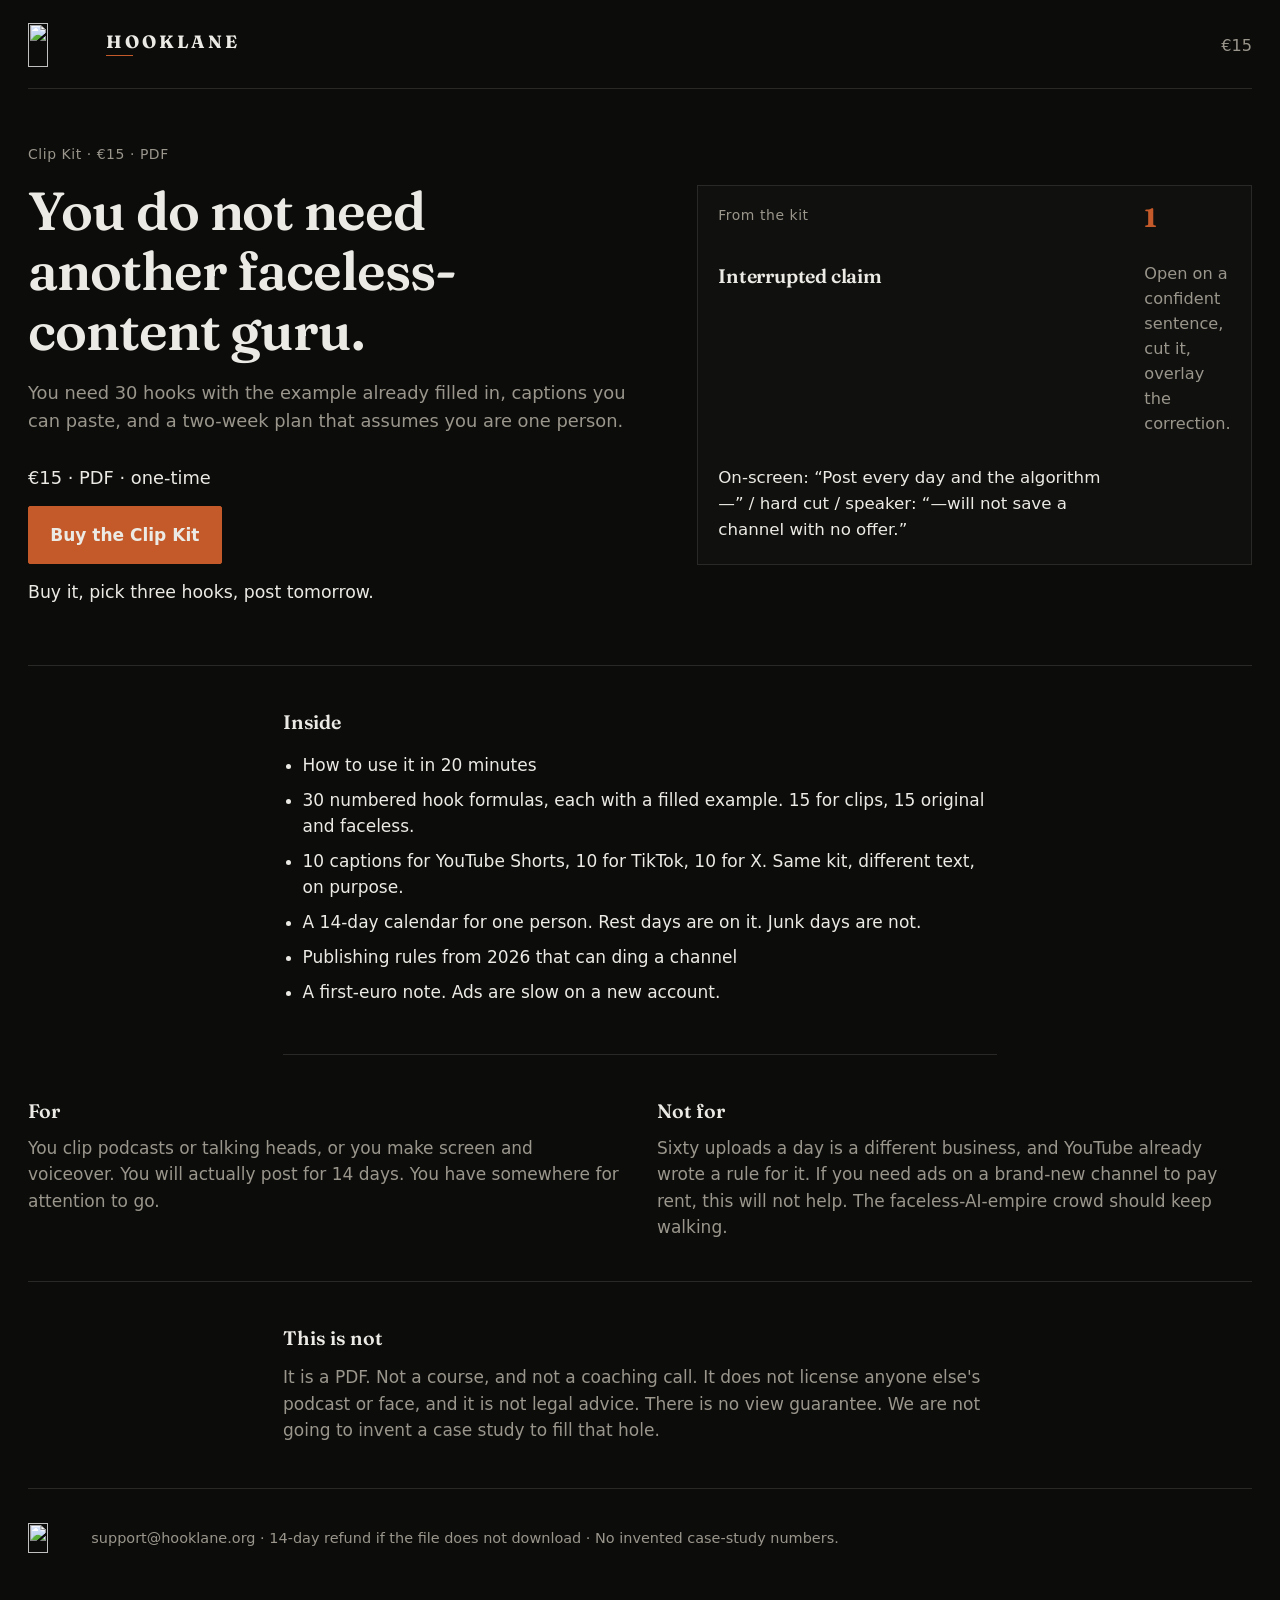
==== commit f3e3e3bb: "sharp hook+lane mark in header and real favicon files." ====
--- a/index.html
+++ b/index.html
@@ -11,11 +11,9 @@
   <link rel="icon" href="favicon.svg" type="image/svg+xml" />
   <link rel="icon" href="favicon-32.png" type="image/png" sizes="32x32" />
   <link rel="icon" href="favicon-48.png" type="image/png" sizes="48x48" />
-  <link rel="alternate" type="text/plain" href="llms.txt" title="Hooklane Clip Kit facts for agents" />
+  <link rel="apple-touch-icon" href="apple-touch-icon.png" />
   <link rel="stylesheet" href="site.css" />
   <noscript><style>.reveal{opacity:1;transform:none}</style></noscript>
-  <meta property="og:locale" content="en" />
-  <meta property="og:site_name" content="Hooklane" />
   <meta property="og:type" content="website" />
   <meta property="og:url" content="https://www.hooklane.org" />
   <meta property="og:title" content="Hooklane Clip Kit — €15" />
@@ -48,26 +46,13 @@
     }
   }
   </script>
-  <script type="application/ld+json">
-  {
-    "@context": "https://schema.org",
-    "@type": "WebSite",
-    "name": "Hooklane",
-    "url": "https://www.hooklane.org",
-    "description": "Clip Kit: 30 hooks with filled-in examples, captions you can paste, and a 14-day plan for one person. One PDF. 15 euro. Not a course. Not a view guarantee.",
-    "publisher": {
-      "@type": "Organization",
-      "name": "Hooklane",
-      "url": "https://www.hooklane.org",
-      "email": "support@hooklane.org",
-      "logo": "https://www.hooklane.org/favicon.svg"
-    }
-  }
-  </script>
 </head>
 <body>
   <header class="site-header wrap">
-    <a class="brand" href="https://www.hooklane.org" aria-label="Hooklane"><span class="wordmark">HOOKLANE</span><svg class="wordmark-rule" viewBox="0 0 148 8" preserveAspectRatio="none" aria-hidden="true"><path d="M5.2 1.35 A 2.45 2.45 0 0 0 10.1 1.35 H 146.5" fill="none" stroke="#c45a2a" stroke-width="1.15" stroke-linecap="round"/></svg></a>
+    <a class="brand" href="https://www.hooklane.org">
+      <img src="mark.png" width="192" height="128" alt="" />
+      <span class="wordmark">HOOKLANE</span>
+    </a>
     <a class="price-link" href="https://buy.polar.sh/polar_cl_uQ9z3LKW4pv9IjMafKBH0tgk46AqbRaMkzt012bwIl5">€15</a>
   </header>
 
@@ -91,6 +76,7 @@
         <p class="proof-ex">On-screen: “Post every day and the algorithm—” / hard cut / speaker: “—will not save a channel with no offer.”</p>
       </figure>
     </section>
+
 
     <section class="block wrap reveal" aria-labelledby="inside-heading">
       <h2 id="inside-heading">Inside</h2>
@@ -122,11 +108,7 @@
   </main>
 
   <footer class="site-footer wrap">
-    <svg class="footer-hl" width="28" height="28" viewBox="0 0 32 32" aria-hidden="true">
-      <rect width="32" height="32" fill="#0c0c0b"/>
-      <text x="7.2" y="21.2" font-family="ui-sans-serif, system-ui, sans-serif" font-size="13.5" font-weight="650" letter-spacing="1.8" fill="#eceae4">HL</text>
-      <path d="M7.4 24.1 A 2.15 2.15 0 0 0 11.7 24.1 H 24.6" fill="none" stroke="#c45a2a" stroke-width="1.15" stroke-linecap="round"/>
-    </svg>
+    <img src="mark.png" width="192" height="128" alt="" />
     <p><a href="mailto:support@hooklane.org">support@hooklane.org</a> · 14-day refund if the file does not download · No invented case-study numbers.</p>
   </footer>
 
--- a/site.css
+++ b/site.css
@@ -25,24 +25,34 @@
 }
 
 *, *::before, *::after { box-sizing: border-box; }
+
 html { scroll-behavior: smooth; }
+
 html, body {
   margin: 0;
   background: var(--bg);
   color: var(--bone);
   font: 17px/1.55 var(--sans);
 }
+
 body { min-height: 100%; }
+
 img { max-width: 100%; height: auto; display: block; }
+
 a { color: inherit; }
-a:focus-visible, .cta:focus-visible {
+
+a:focus-visible,
+.cta:focus-visible {
   outline: 2px solid var(--copper);
   outline-offset: 3px;
 }
+
 .wrap {
   width: min(72rem, calc(100% - 2.5rem));
   margin: 0 auto;
 }
+
+/* Header */
 .site-header {
   display: flex;
   align-items: center;
@@ -50,49 +60,64 @@
   padding: 1.35rem 0 1.2rem;
   border-bottom: 1px solid var(--line);
 }
+
 .brand {
-  display: inline-flex;
-  flex-direction: column;
-  align-items: flex-start;
+  display: flex;
+  align-items: center;
+  gap: .7rem;
   text-decoration: none;
   color: var(--bone);
-  gap: .28rem;
-}
+}
+
+.brand img {
+  height: 2.6rem;
+  width: auto;
+}
+
 .wordmark {
-  font-family: ui-sans-serif, system-ui, -apple-system, "Segoe UI", Roboto, "Helvetica Neue", sans-serif;
-  font-weight: 650;
-  font-size: 1.02rem;
-  letter-spacing: .2em;
+  font-family: var(--display);
+  font-weight: 700;
+  font-size: 1.05rem;
+  letter-spacing: .16em;
   line-height: 1;
-  color: var(--bone);
-  display: inline-block;
-  padding-right: .2em;
-}
-.wordmark-rule {
-  display: block;
-  width: 100%;
-  height: .5rem;
-  overflow: visible;
-}
+  position: relative;
+  padding-bottom: .28rem;
+}
+
+.wordmark::after {
+  content: "";
+  position: absolute;
+  left: 0;
+  bottom: 0;
+  width: 1.55rem;
+  height: 1px;
+  background: var(--copper);
+}
+
 .price-link {
   color: var(--muted);
   text-decoration: none;
   font-size: .95rem;
   font-variant-numeric: tabular-nums;
 }
+
 .price-link:hover { color: var(--copper); }
+
+/* Hero */
 .hero {
   display: grid;
   gap: 2rem;
   padding: 2.25rem 0 2.5rem;
   border-bottom: 1px solid var(--line);
 }
+
 .kicker {
   margin: 0 0 1rem;
   color: var(--muted);
   font-size: .82rem;
   letter-spacing: .04em;
 }
+
 h1 {
   font-family: var(--display);
   font-weight: 600;
@@ -102,14 +127,23 @@
   margin: 0 0 1rem;
   max-width: 14ch;
 }
+
 .lead {
   margin: 0 0 1.75rem;
   color: var(--muted);
   font-size: 1.05rem;
   max-width: 36rem;
 }
-.buy { margin: 0; }
-.price { margin: 0 0 .85rem; font-size: 1.05rem; }
+
+.buy {
+  margin: 0;
+}
+
+.price {
+  margin: 0 0 .85rem;
+  font-size: 1.05rem;
+}
+
 .cta {
   display: inline-block;
   background: var(--copper);
@@ -120,14 +154,25 @@
   border-radius: 2px;
   border: 1px solid var(--copper);
 }
-.cta:hover { background: transparent; color: var(--copper); }
-.close { margin: .9rem 0 0; color: var(--bone); font-size: 1.02rem; }
+
+.cta:hover {
+  background: transparent;
+  color: var(--copper);
+}
+
+.close {
+  margin: .9rem 0 0;
+  color: var(--bone);
+  font-size: 1.02rem;
+}
+
 .hero-media {
   margin: 0;
   border: 1px solid var(--line);
   background: #10100e;
   padding: 1.2rem 1.25rem 1.35rem;
 }
+
 @media (min-width: 840px) {
   .hero {
     grid-template-columns: minmax(0, 1.05fr) minmax(0, .95fr);
@@ -136,11 +181,14 @@
     padding: 3.25rem 0 3.5rem;
   }
 }
+
+/* Sections */
 .block {
   padding: 2.4rem 0;
   border-bottom: 1px solid var(--line);
   max-width: 42rem;
 }
+
 .block h2 {
   font-family: var(--display);
   font-weight: 600;
@@ -148,32 +196,55 @@
   margin: 0 0 .85rem;
   letter-spacing: -0.01em;
 }
-.block ul { margin: 0; padding-left: 1.15rem; }
+
+.block ul {
+  margin: 0;
+  padding-left: 1.15rem;
+}
+
 .block li { margin: .5rem 0; }
+
 .split {
   display: grid;
   gap: 1.5rem;
   padding: 2.4rem 0;
   border-bottom: 1px solid var(--line);
 }
+
 .split article h2 {
   font-family: var(--display);
   font-weight: 600;
   font-size: 1.15rem;
   margin: 0 0 .5rem;
 }
-.split article p { margin: 0; color: var(--muted); }
+
+.split article p {
+  margin: 0;
+  color: var(--muted);
+}
+
 @media (min-width: 640px) {
   .split { grid-template-columns: 1fr 1fr; gap: 2rem; }
 }
-.not { padding: 2.4rem 0 2.6rem; max-width: 42rem; }
+
+.not {
+  padding: 2.4rem 0 2.6rem;
+  max-width: 42rem;
+}
+
 .not h2 {
   font-family: var(--display);
   font-weight: 600;
   font-size: 1.15rem;
   margin: 0 0 .65rem;
 }
-.not p { margin: 0; color: var(--muted); }
+
+.not p {
+  margin: 0;
+  color: var(--muted);
+}
+
+/* Footer */
 .site-footer {
   display: flex;
   flex-wrap: wrap;
@@ -185,23 +256,40 @@
   border-top: 1px solid var(--line);
   margin-top: 0;
 }
-.footer-hl {
-  width: 1.65rem;
-  height: 1.65rem;
-  display: block;
-  flex: 0 0 auto;
-}
+
+.site-footer img {
+  height: 1.75rem;
+  width: auto;
+}
+
 .site-footer a { color: var(--muted); text-decoration: none; }
 .site-footer a:hover { color: var(--bone); }
+
+/* Motion */
 .reveal {
   opacity: 0;
   transform: translateY(16px);
   transition: opacity 500ms ease-out, transform 500ms ease-out;
 }
-.reveal.is-in { opacity: 1; transform: none; }
+.reveal.is-in {
+  opacity: 1;
+  transform: none;
+}
+
 @media (prefers-reduced-motion: reduce) {
   html { scroll-behavior: auto; }
-  .reveal { opacity: 1; transform: none; transition: none; }
+  .reveal {
+    opacity: 1;
+    transform: none;
+    transition: none;
+  }
+}
+
+/* Proof — one real hook from the kit */
+.proof {
+  padding: 2.1rem 0 2.3rem;
+  border-bottom: 1px solid var(--line);
+  max-width: 42rem;
 }
 .proof-kicker {
   margin: 0 0 .85rem;
@@ -212,17 +300,12 @@
 .proof-card {
   margin: 0;
   display: grid;
-  grid-template-columns: 1fr auto;
-  gap: .35rem 1rem;
+  grid-template-columns: auto 1fr;
+  gap: 1rem 1.15rem;
   padding: 1.15rem 1.2rem 1.25rem;
   border: 1px solid var(--line);
   background: #10100e;
 }
-.proof-card .proof-kicker { grid-column: 1; }
-.proof-card .proof-num { grid-column: 2; justify-self: end; }
-.proof-card h2,
-.proof-card .proof-formula,
-.proof-card .proof-ex { grid-column: 1 / -1; }
 .proof-num {
   margin: 0;
   font-family: var(--display);
@@ -238,8 +321,17 @@
   margin: 0 0 .45rem;
   letter-spacing: -0.01em;
 }
-.proof-formula { margin: 0 0 .7rem; color: var(--muted); font-size: .95rem; }
-.proof-ex { margin: 0; color: var(--bone); font-size: .98rem; }
-.hero-media .proof-kicker { margin: 0 0 .15rem; }
-.hero-media .proof-num { margin: 0; }
-.hero-media h2 { margin: .35rem 0 .55rem; }
+.proof-formula {
+  margin: 0 0 .7rem;
+  color: var(--muted);
+  font-size: .95rem;
+}
+.proof-ex {
+  margin: 0;
+  color: var(--bone);
+  font-size: .98rem;
+}
+
+.hero-media .proof-kicker { margin: 0 0 1rem; }
+.hero-media .proof-num { margin: 0 0 .35rem; }
+.hero-media h2 { margin: 0 0 .55rem; }
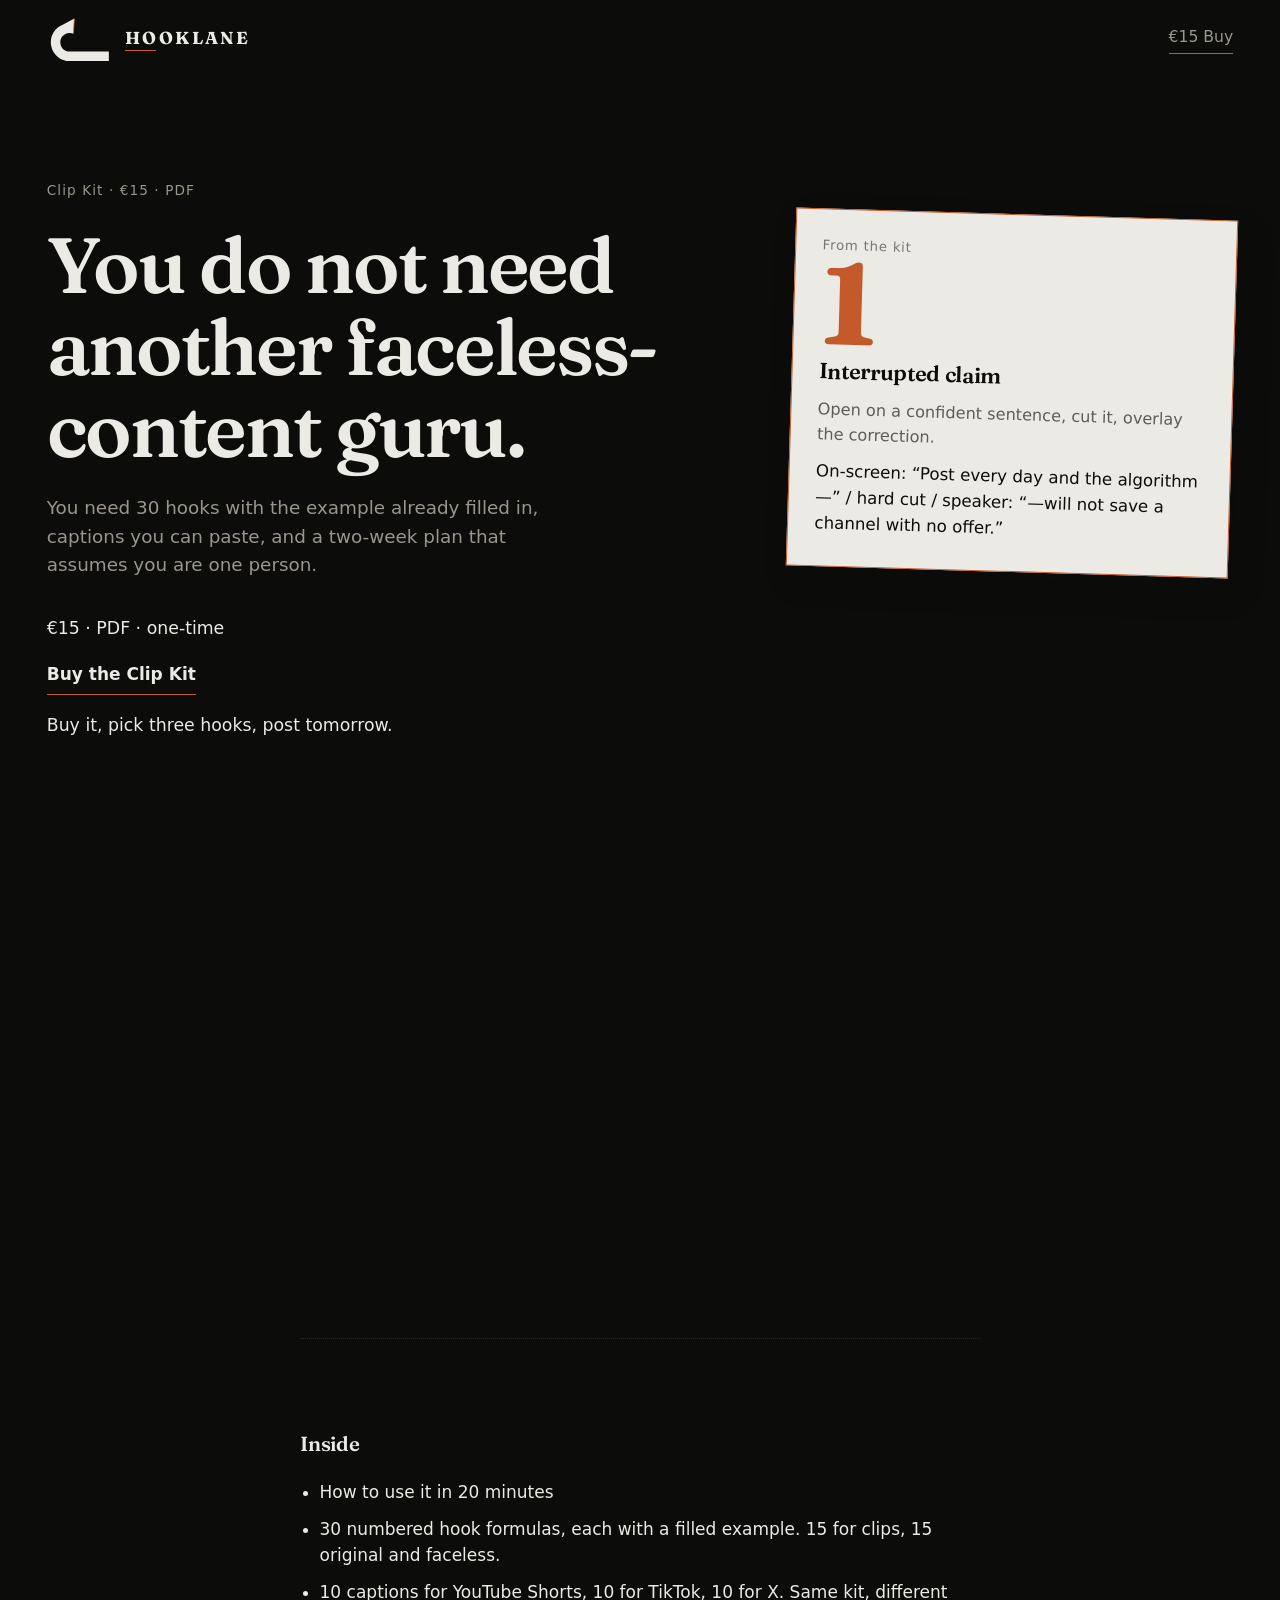
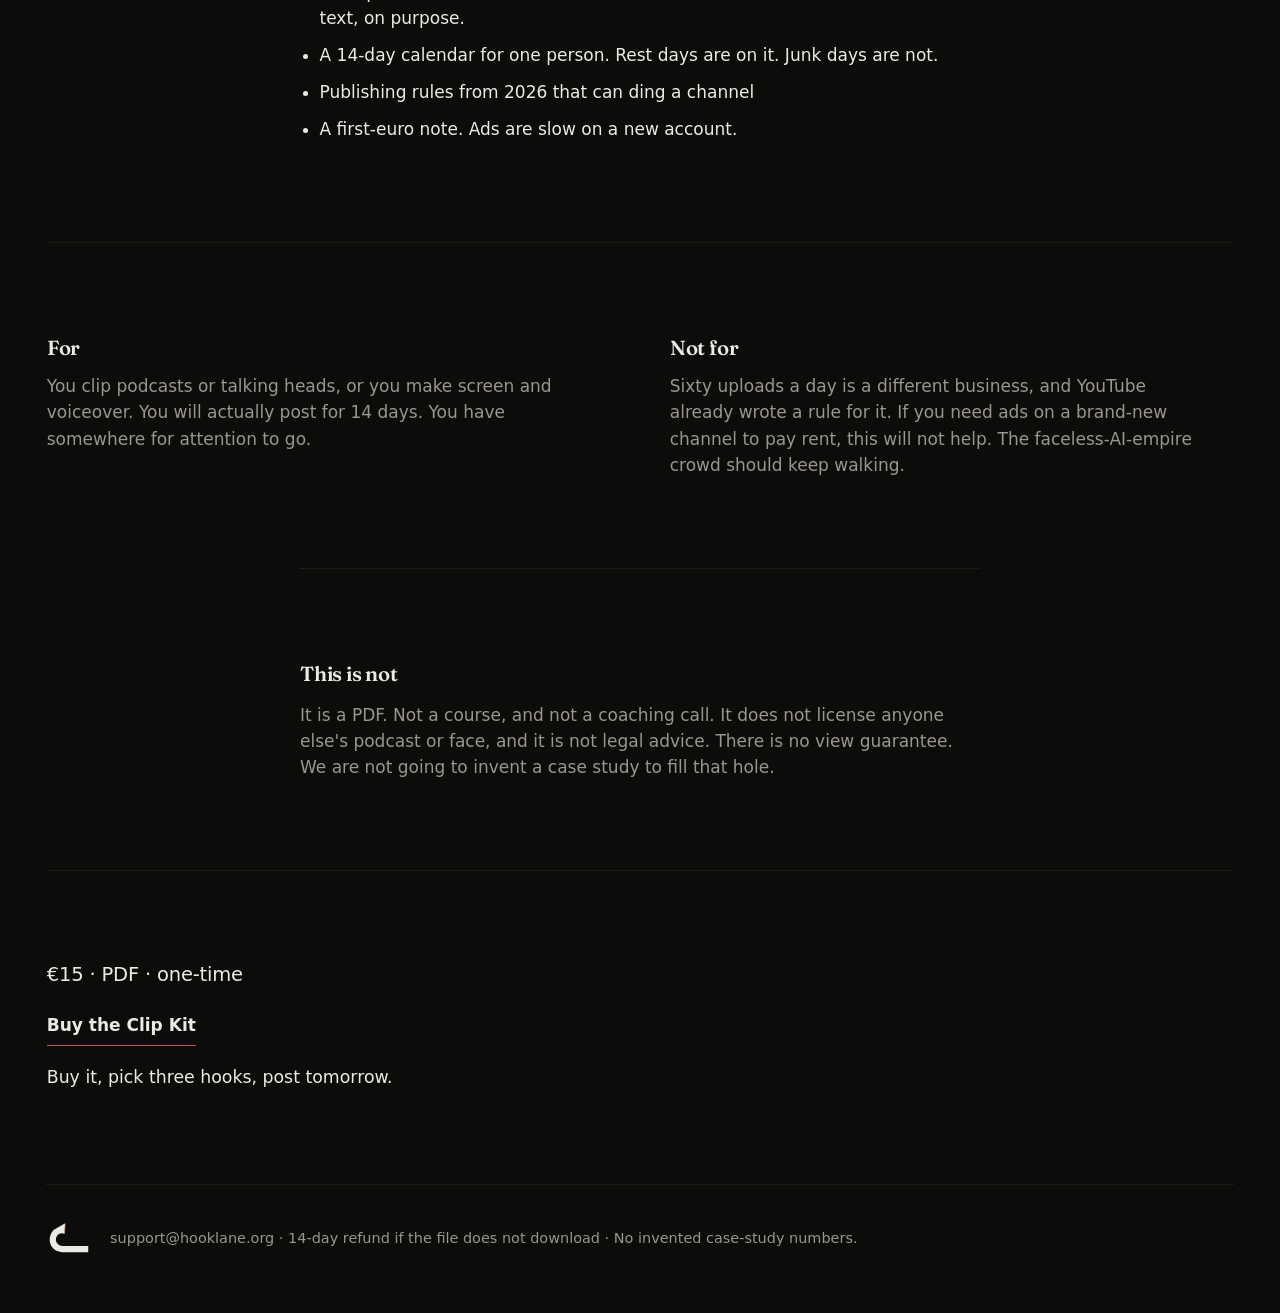
==== commit aac1e4ba: "hook+lane SVG mark in header and favicon, inline Fraunces." ====
--- a/index.html
+++ b/index.html
@@ -9,11 +9,9 @@
   <meta name="description" content="30 hooks with the example filled in, captions you can paste, and a 14-day plan for one person. One PDF. €15. Not a course. Not a view guarantee." />
   <link rel="canonical" href="https://www.hooklane.org" />
   <link rel="icon" href="favicon.svg" type="image/svg+xml" />
-  <link rel="icon" href="favicon-32.png" type="image/png" sizes="32x32" />
-  <link rel="icon" href="favicon-48.png" type="image/png" sizes="48x48" />
-  <link rel="apple-touch-icon" href="apple-touch-icon.png" />
+  <link rel="mask-icon" href="favicon.svg" color="#0c0c0b" />
   <link rel="stylesheet" href="site.css" />
-  <noscript><style>.reveal{opacity:1;transform:none}</style></noscript>
+  <noscript><style>.reveal{opacity:1}</style></noscript>
   <meta property="og:type" content="website" />
   <meta property="og:url" content="https://www.hooklane.org" />
   <meta property="og:title" content="Hooklane Clip Kit — €15" />
@@ -48,37 +46,38 @@
   </script>
 </head>
 <body>
-  <header class="site-header wrap">
-    <a class="brand" href="https://www.hooklane.org">
-      <img src="mark.png" width="192" height="128" alt="" />
-      <span class="wordmark">HOOKLANE</span>
-    </a>
-    <a class="price-link" href="https://buy.polar.sh/polar_cl_uQ9z3LKW4pv9IjMafKBH0tgk46AqbRaMkzt012bwIl5">€15</a>
+  <header class="site-header">
+    <div class="wrap bar">
+      <a class="brand" href="https://www.hooklane.org">
+        <img src="mark.svg" width="72" height="48" alt="" />
+        <span class="wordmark">HOOKLANE</span>
+      </a>
+      <a class="bar-buy" href="https://buy.polar.sh/polar_cl_uQ9z3LKW4pv9IjMafKBH0tgk46AqbRaMkzt012bwIl5">€15 Buy</a>
+    </div>
   </header>
-
   <main>
-    <section class="hero wrap">
-      <div class="hero-copy reveal">
+    <section class="stuck wrap">
+      <div class="stuck-copy reveal">
         <p class="kicker">Clip Kit · €15 · PDF</p>
         <h1>You do not need another faceless-content guru.</h1>
         <p class="lead">You need 30 hooks with the example already filled in, captions you can paste, and a two-week plan that assumes you are one person.</p>
-        <div class="buy" id="buy">
+        <div class="buy">
           <p class="price">€15 · PDF · one-time</p>
           <a class="cta" href="https://buy.polar.sh/polar_cl_uQ9z3LKW4pv9IjMafKBH0tgk46AqbRaMkzt012bwIl5" rel="noopener">Buy the Clip Kit</a>
           <p class="close">Buy it, pick three hooks, post tomorrow.</p>
         </div>
       </div>
-      <figure class="hero-media proof-card reveal">
-        <p class="proof-kicker">From the kit</p>
-        <p class="proof-num">1</p>
-        <h2>Interrupted claim</h2>
-        <p class="proof-formula">Open on a confident sentence, cut it, overlay the correction.</p>
-        <p class="proof-ex">On-screen: “Post every day and the algorithm—” / hard cut / speaker: “—will not save a channel with no offer.”</p>
-      </figure>
+      <div class="stuck-pin">
+        <figure class="proof-object reveal">
+          <p class="proof-kicker">From the kit</p>
+          <p class="proof-num">1</p>
+          <h2>Interrupted claim</h2>
+          <p class="proof-formula">Open on a confident sentence, cut it, overlay the correction.</p>
+          <p class="proof-ex">On-screen: “Post every day and the algorithm—” / hard cut / speaker: “—will not save a channel with no offer.”</p>
+        </figure>
+      </div>
     </section>
-
-
-    <section class="block wrap reveal" aria-labelledby="inside-heading">
+    <section class="beat inside wrap reveal" aria-labelledby="inside-heading">
       <h2 id="inside-heading">Inside</h2>
       <ul>
         <li>How to use it in 20 minutes</li>
@@ -89,8 +88,7 @@
         <li>A first-euro note. Ads are slow on a new account.</li>
       </ul>
     </section>
-
-    <div class="split wrap">
+    <div class="beat split wrap">
       <article class="reveal">
         <h2>For</h2>
         <p>You clip podcasts or talking heads, or you make screen and voiceover. You will actually post for 14 days. You have somewhere for attention to go.</p>
@@ -100,18 +98,20 @@
         <p>Sixty uploads a day is a different business, and YouTube already wrote a rule for it. If you need ads on a brand-new channel to pay rent, this will not help. The faceless-AI-empire crowd should keep walking.</p>
       </article>
     </div>
-
-    <section class="not wrap reveal" aria-labelledby="not-heading">
+    <section class="beat not wrap reveal" aria-labelledby="not-heading">
       <h2 id="not-heading">This is not</h2>
       <p>It is a PDF. Not a course, and not a coaching call. It does not license anyone else's podcast or face, and it is not legal advice. There is no view guarantee. We are not going to invent a case study to fill that hole.</p>
     </section>
+    <section class="beat close-beat wrap reveal" id="buy" aria-label="Buy the Clip Kit">
+      <p class="price">€15 · PDF · one-time</p>
+      <a class="cta" href="https://buy.polar.sh/polar_cl_uQ9z3LKW4pv9IjMafKBH0tgk46AqbRaMkzt012bwIl5" rel="noopener">Buy the Clip Kit</a>
+      <p class="close">Buy it, pick three hooks, post tomorrow.</p>
+    </section>
   </main>
-
   <footer class="site-footer wrap">
-    <img src="mark.png" width="192" height="128" alt="" />
+    <img src="mark.svg" width="48" height="32" alt="" />
     <p><a href="mailto:support@hooklane.org">support@hooklane.org</a> · 14-day refund if the file does not download · No invented case-study numbers.</p>
   </footer>
-
   <script>
     (function () {
       var nodes = document.querySelectorAll(".reveal");
@@ -127,7 +127,7 @@
             io.unobserve(entries[i].target);
           }
         }
-      }, { threshold: 0.12, rootMargin: "0px 0px -6% 0px" });
+      }, { threshold: 0.08, rootMargin: "0px 0px -4% 0px" });
       for (var j = 0; j < nodes.length; j++) io.observe(nodes[j]);
     })();
   </script>
--- a/site.css
+++ b/site.css
@@ -48,17 +48,26 @@
 }
 
 .wrap {
-  width: min(72rem, calc(100% - 2.5rem));
-  margin: 0 auto;
-}
-
-/* Header */
+  width: min(78rem, calc(100% - 2.75rem));
+  margin-inline: auto;
+}
+
+@media (min-width: 1100px) {
+  .wrap { width: min(84rem, calc(100% - 5.5rem)); }
+}
+
 .site-header {
+  position: sticky;
+  top: 0;
+  z-index: 40;
+  background: var(--bg);
+}
+
+.bar {
   display: flex;
   align-items: center;
   justify-content: space-between;
-  padding: 1.35rem 0 1.2rem;
-  border-bottom: 1px solid var(--line);
+  padding: 1.05rem 0 0.95rem;
 }
 
 .brand {
@@ -77,11 +86,11 @@
 .wordmark {
   font-family: var(--display);
   font-weight: 700;
-  font-size: 1.05rem;
-  letter-spacing: .16em;
+  font-size: 1.02rem;
+  letter-spacing: .14em;
   line-height: 1;
   position: relative;
-  padding-bottom: .28rem;
+  padding-bottom: .3rem;
 }
 
 .wordmark::after {
@@ -89,172 +98,256 @@
   position: absolute;
   left: 0;
   bottom: 0;
-  width: 1.55rem;
+  width: 2.55ch;
   height: 1px;
   background: var(--copper);
 }
 
-.price-link {
+.bar-buy {
   color: var(--muted);
   text-decoration: none;
+  font-size: .92rem;
+  font-variant-numeric: tabular-nums;
+  padding-bottom: .22rem;
+  border-bottom: 1px solid var(--copper);
+}
+
+.bar-buy:hover { color: var(--bone); }
+
+.stuck {
+  display: grid;
+  gap: 2.5rem;
+  padding: 3.25rem 0 6rem;
+  min-height: 118vh;
+  align-items: start;
+}
+
+.stuck-copy {
+  max-width: 38rem;
+  padding-bottom: 18vh;
+}
+
+.kicker {
+  margin: 0 0 1.35rem;
+  color: var(--muted);
+  font-size: .8rem;
+  letter-spacing: .08em;
+}
+
+h1 {
+  font-family: var(--display);
+  font-weight: 600;
+  font-size: clamp(2.4rem, 7.2vw, 4.6rem);
+  line-height: 1.05;
+  letter-spacing: -0.03em;
+  margin: 0 0 1.4rem;
+  max-width: 12ch;
+}
+
+.lead {
+  margin: 0 0 2.1rem;
+  color: var(--muted);
+  font-size: 1.08rem;
+  max-width: 32rem;
+}
+
+.buy { margin: 0; }
+
+.price {
+  margin: 0 0 .95rem;
+  font-size: 1.02rem;
+}
+
+.cta {
+  display: inline-block;
+  background: transparent;
+  color: var(--bone);
+  text-decoration: none;
+  font-weight: 600;
+  padding: .15rem 0 .42rem;
+  border: 0;
+  border-bottom: 1px solid var(--copper);
+  border-radius: 0;
+}
+
+.cta:hover { color: var(--copper); }
+
+.close {
+  margin: 1rem 0 0;
+  color: var(--bone);
+  font-size: 1.02rem;
+}
+
+.stuck-pin {
+  position: sticky;
+  top: 5.75rem;
+  justify-self: end;
+  width: min(100%, 24rem);
+  padding-top: 1.25rem;
+}
+
+.proof-object {
+  margin: 0;
+  background: var(--bone);
+  color: var(--bg);
+  border: 1px solid var(--copper);
+  padding: 1.55rem 1.55rem 1.7rem;
+  transform: rotate(1.7deg);
+  box-shadow: 8px 14px 28px rgba(12, 12, 11, .28);
+}
+
+.proof-kicker {
+  margin: 0 0 .15rem;
+  color: #7a776f;
+  font-size: .78rem;
+  letter-spacing: .06em;
+}
+
+.proof-num {
+  margin: 0 0 .35rem;
+  font-family: var(--display);
+  font-weight: 700;
+  font-size: clamp(4.4rem, 9vw, 7rem);
+  color: var(--copper);
+  line-height: .78;
+  letter-spacing: -0.04em;
+}
+
+.proof-object h2 {
+  font-family: var(--display);
+  font-weight: 600;
+  font-size: 1.28rem;
+  margin: 0 0 .45rem;
+  letter-spacing: -0.015em;
+  color: var(--bg);
+}
+
+.proof-formula {
+  margin: 0 0 .75rem;
+  color: #5f5c55;
   font-size: .95rem;
-  font-variant-numeric: tabular-nums;
-}
-
-.price-link:hover { color: var(--copper); }
-
-/* Hero */
-.hero {
+}
+
+.proof-ex {
+  margin: 0;
+  color: var(--bg);
+  font-size: .98rem;
+}
+
+@media (min-width: 880px) {
+  .stuck {
+    grid-template-columns: minmax(0, 1.12fr) minmax(20rem, .88fr);
+    gap: 4.5rem;
+    padding: 4.5rem 0 8.5rem;
+    min-height: 140vh;
+  }
+  .stuck-copy { padding-top: 1.5rem; padding-bottom: 32vh; }
+  .stuck-pin {
+    padding-top: 3.5rem;
+    width: min(100%, 26rem);
+  }
+}
+
+@media (max-width: 879px) {
+  .stuck { min-height: 0; padding-bottom: 3.5rem; }
+  .stuck-copy { padding-bottom: 0; }
+  .stuck-pin {
+    position: relative;
+    top: auto;
+    justify-self: start;
+    padding-top: 0;
+  }
+  .proof-object { transform: rotate(.9deg); }
+}
+
+.beat {
+  border-top: 1px dotted var(--line);
+  padding: 4.25rem 0;
+}
+
+.inside { max-width: 40rem; }
+
+.inside h2,
+.split h2,
+.not h2,
+.close-beat .price {
+  font-family: var(--display);
+  font-weight: 600;
+  letter-spacing: -0.01em;
+}
+
+.inside h2 {
+  font-size: 1.2rem;
+  margin: 0 0 1.1rem;
+}
+
+.inside ul {
+  margin: 0;
+  padding-left: 1.15rem;
+}
+
+.inside li { margin: .62rem 0; }
+
+.split {
   display: grid;
   gap: 2rem;
-  padding: 2.25rem 0 2.5rem;
-  border-bottom: 1px solid var(--line);
-}
-
-.kicker {
-  margin: 0 0 1rem;
-  color: var(--muted);
-  font-size: .82rem;
-  letter-spacing: .04em;
-}
-
-h1 {
-  font-family: var(--display);
-  font-weight: 600;
-  font-size: clamp(1.85rem, 6.4vw, 3.15rem);
-  line-height: 1.12;
-  letter-spacing: -0.02em;
-  margin: 0 0 1rem;
-  max-width: 14ch;
-}
-
-.lead {
-  margin: 0 0 1.75rem;
-  color: var(--muted);
-  font-size: 1.05rem;
-  max-width: 36rem;
-}
-
-.buy {
-  margin: 0;
-}
-
-.price {
-  margin: 0 0 .85rem;
-  font-size: 1.05rem;
-}
-
-.cta {
-  display: inline-block;
-  background: var(--copper);
-  color: var(--bone);
-  text-decoration: none;
-  font-weight: 650;
-  padding: .85rem 1.25rem;
-  border-radius: 2px;
-  border: 1px solid var(--copper);
-}
-
-.cta:hover {
-  background: transparent;
-  color: var(--copper);
-}
-
-.close {
-  margin: .9rem 0 0;
-  color: var(--bone);
-  font-size: 1.02rem;
-}
-
-.hero-media {
-  margin: 0;
-  border: 1px solid var(--line);
-  background: #10100e;
-  padding: 1.2rem 1.25rem 1.35rem;
-}
-
-@media (min-width: 840px) {
-  .hero {
-    grid-template-columns: minmax(0, 1.05fr) minmax(0, .95fr);
-    align-items: center;
-    gap: 3.25rem;
-    padding: 3.25rem 0 3.5rem;
-  }
-}
-
-/* Sections */
-.block {
-  padding: 2.4rem 0;
-  border-bottom: 1px solid var(--line);
-  max-width: 42rem;
-}
-
-.block h2 {
-  font-family: var(--display);
-  font-weight: 600;
+}
+
+.split h2 {
+  font-size: 1.2rem;
+  margin: 0 0 .55rem;
+}
+
+.split p {
+  margin: 0;
+  color: var(--muted);
+  max-width: 32rem;
+}
+
+@media (min-width: 720px) {
+  .split {
+    grid-template-columns: 1fr 1fr;
+    gap: 3.5rem;
+  }
+  .beat { padding: 5.25rem 0; }
+}
+
+.not { max-width: 40rem; }
+
+.not h2 {
+  font-size: 1.2rem;
+  margin: 0 0 .7rem;
+}
+
+.not p {
+  margin: 0;
+  color: var(--muted);
+}
+
+.close-beat {
+  padding-bottom: 5.5rem;
+}
+
+.close-beat .price {
   font-size: 1.15rem;
-  margin: 0 0 .85rem;
-  letter-spacing: -0.01em;
-}
-
-.block ul {
-  margin: 0;
-  padding-left: 1.15rem;
-}
-
-.block li { margin: .5rem 0; }
-
-.split {
-  display: grid;
-  gap: 1.5rem;
-  padding: 2.4rem 0;
-  border-bottom: 1px solid var(--line);
-}
-
-.split article h2 {
-  font-family: var(--display);
-  font-weight: 600;
-  font-size: 1.15rem;
-  margin: 0 0 .5rem;
-}
-
-.split article p {
-  margin: 0;
-  color: var(--muted);
-}
-
-@media (min-width: 640px) {
-  .split { grid-template-columns: 1fr 1fr; gap: 2rem; }
-}
-
-.not {
-  padding: 2.4rem 0 2.6rem;
-  max-width: 42rem;
-}
-
-.not h2 {
-  font-family: var(--display);
-  font-weight: 600;
-  font-size: 1.15rem;
-  margin: 0 0 .65rem;
-}
-
-.not p {
-  margin: 0;
-  color: var(--muted);
-}
-
-/* Footer */
+  margin: 0 0 1.1rem;
+  font-family: var(--sans);
+  font-weight: 400;
+}
+
+.close-beat .close {
+  margin-top: 1.05rem;
+}
+
 .site-footer {
   display: flex;
   flex-wrap: wrap;
   align-items: center;
   gap: .75rem 1.1rem;
-  padding: 1.4rem 0 2.75rem;
+  padding: 1.6rem 0 2.9rem;
   color: var(--muted);
   font-size: .85rem;
-  border-top: 1px solid var(--line);
-  margin-top: 0;
+  border-top: 1px dotted var(--line);
 }
 
 .site-footer img {
@@ -265,73 +358,18 @@
 .site-footer a { color: var(--muted); text-decoration: none; }
 .site-footer a:hover { color: var(--bone); }
 
-/* Motion */
 .reveal {
   opacity: 0;
-  transform: translateY(16px);
-  transition: opacity 500ms ease-out, transform 500ms ease-out;
-}
-.reveal.is-in {
-  opacity: 1;
-  transform: none;
-}
+  transition: opacity 420ms ease-out;
+}
+.reveal.is-in { opacity: 1; }
 
 @media (prefers-reduced-motion: reduce) {
   html { scroll-behavior: auto; }
   .reveal {
     opacity: 1;
-    transform: none;
     transition: none;
   }
-}
-
-/* Proof — one real hook from the kit */
-.proof {
-  padding: 2.1rem 0 2.3rem;
-  border-bottom: 1px solid var(--line);
-  max-width: 42rem;
-}
-.proof-kicker {
-  margin: 0 0 .85rem;
-  color: var(--muted);
-  font-size: .82rem;
-  letter-spacing: .04em;
-}
-.proof-card {
-  margin: 0;
-  display: grid;
-  grid-template-columns: auto 1fr;
-  gap: 1rem 1.15rem;
-  padding: 1.15rem 1.2rem 1.25rem;
-  border: 1px solid var(--line);
-  background: #10100e;
-}
-.proof-num {
-  margin: 0;
-  font-family: var(--display);
-  font-weight: 700;
-  font-size: 1.55rem;
-  color: var(--copper);
-  line-height: 1;
-}
-.proof-card h2 {
-  font-family: var(--display);
-  font-weight: 600;
-  font-size: 1.15rem;
-  margin: 0 0 .45rem;
-  letter-spacing: -0.01em;
-}
-.proof-formula {
-  margin: 0 0 .7rem;
-  color: var(--muted);
-  font-size: .95rem;
-}
-.proof-ex {
-  margin: 0;
-  color: var(--bone);
-  font-size: .98rem;
-}
-
-.hero-media .proof-kicker { margin: 0 0 1rem; }
-.hero-media .proof-num { margin: 0 0 .35rem; }
-.hero-media h2 { margin: 0 0 .55rem; }
+  .proof-object { transform: none; }
+  .stuck-pin { position: relative; top: auto; }
+}
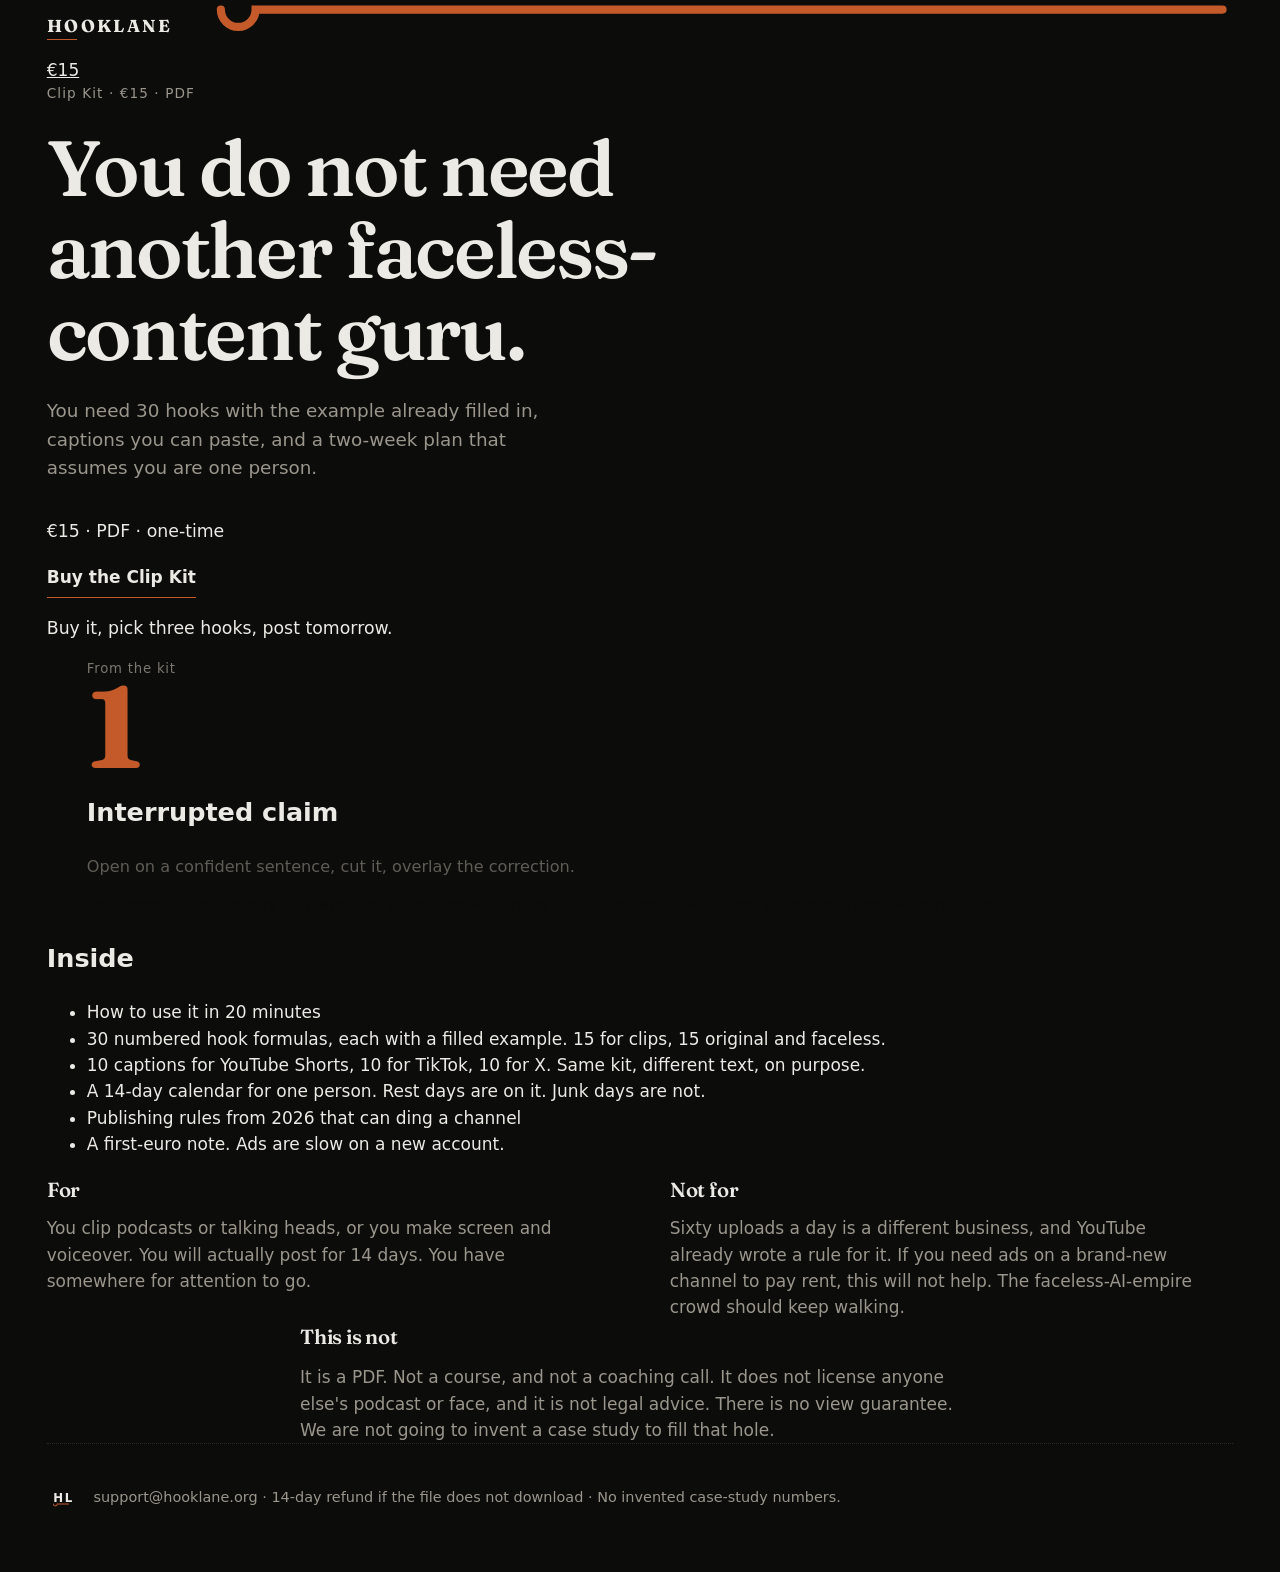
==== commit e18fdd0f: "restore brand page; HOOKLANE wordmark + HL favicon as SVG." ====
--- a/index.html
+++ b/index.html
@@ -9,9 +9,13 @@
   <meta name="description" content="30 hooks with the example filled in, captions you can paste, and a 14-day plan for one person. One PDF. €15. Not a course. Not a view guarantee." />
   <link rel="canonical" href="https://www.hooklane.org" />
   <link rel="icon" href="favicon.svg" type="image/svg+xml" />
-  <link rel="mask-icon" href="favicon.svg" color="#0c0c0b" />
+  <link rel="icon" href="favicon-32.png" type="image/png" sizes="32x32" />
+  <link rel="icon" href="favicon-48.png" type="image/png" sizes="48x48" />
+  <link rel="alternate" type="text/plain" href="llms.txt" title="Hooklane Clip Kit facts for agents" />
   <link rel="stylesheet" href="site.css" />
-  <noscript><style>.reveal{opacity:1}</style></noscript>
+  <noscript><style>.reveal{opacity:1;transform:none}</style></noscript>
+  <meta property="og:locale" content="en" />
+  <meta property="og:site_name" content="Hooklane" />
   <meta property="og:type" content="website" />
   <meta property="og:url" content="https://www.hooklane.org" />
   <meta property="og:title" content="Hooklane Clip Kit — €15" />
@@ -44,40 +48,51 @@
     }
   }
   </script>
+  <script type="application/ld+json">
+  {
+    "@context": "https://schema.org",
+    "@type": "WebSite",
+    "name": "Hooklane",
+    "url": "https://www.hooklane.org",
+    "description": "Clip Kit: 30 hooks with filled-in examples, captions you can paste, and a 14-day plan for one person. One PDF. 15 euro. Not a course. Not a view guarantee.",
+    "publisher": {
+      "@type": "Organization",
+      "name": "Hooklane",
+      "url": "https://www.hooklane.org",
+      "email": "support@hooklane.org",
+      "logo": "https://www.hooklane.org/favicon.svg"
+    }
+  }
+  </script>
 </head>
 <body>
-  <header class="site-header">
-    <div class="wrap bar">
-      <a class="brand" href="https://www.hooklane.org">
-        <img src="mark.svg" width="72" height="48" alt="" />
-        <span class="wordmark">HOOKLANE</span>
-      </a>
-      <a class="bar-buy" href="https://buy.polar.sh/polar_cl_uQ9z3LKW4pv9IjMafKBH0tgk46AqbRaMkzt012bwIl5">€15 Buy</a>
-    </div>
+  <header class="site-header wrap">
+    <a class="brand" href="https://www.hooklane.org" aria-label="Hooklane"><span class="wordmark">HOOKLANE</span><svg class="wordmark-rule" viewBox="0 0 148 8" preserveAspectRatio="none" aria-hidden="true"><path d="M5.2 1.35 A 2.45 2.45 0 0 0 10.1 1.35 H 146.5" fill="none" stroke="#c45a2a" stroke-width="1.15" stroke-linecap="round"/></svg></a>
+    <a class="price-link" href="https://buy.polar.sh/polar_cl_uQ9z3LKW4pv9IjMafKBH0tgk46AqbRaMkzt012bwIl5">€15</a>
   </header>
+
   <main>
-    <section class="stuck wrap">
-      <div class="stuck-copy reveal">
+    <section class="hero wrap">
+      <div class="hero-copy reveal">
         <p class="kicker">Clip Kit · €15 · PDF</p>
         <h1>You do not need another faceless-content guru.</h1>
         <p class="lead">You need 30 hooks with the example already filled in, captions you can paste, and a two-week plan that assumes you are one person.</p>
-        <div class="buy">
+        <div class="buy" id="buy">
           <p class="price">€15 · PDF · one-time</p>
           <a class="cta" href="https://buy.polar.sh/polar_cl_uQ9z3LKW4pv9IjMafKBH0tgk46AqbRaMkzt012bwIl5" rel="noopener">Buy the Clip Kit</a>
           <p class="close">Buy it, pick three hooks, post tomorrow.</p>
         </div>
       </div>
-      <div class="stuck-pin">
-        <figure class="proof-object reveal">
-          <p class="proof-kicker">From the kit</p>
-          <p class="proof-num">1</p>
-          <h2>Interrupted claim</h2>
-          <p class="proof-formula">Open on a confident sentence, cut it, overlay the correction.</p>
-          <p class="proof-ex">On-screen: “Post every day and the algorithm—” / hard cut / speaker: “—will not save a channel with no offer.”</p>
-        </figure>
-      </div>
+      <figure class="hero-media proof-card reveal">
+        <p class="proof-kicker">From the kit</p>
+        <p class="proof-num">1</p>
+        <h2>Interrupted claim</h2>
+        <p class="proof-formula">Open on a confident sentence, cut it, overlay the correction.</p>
+        <p class="proof-ex">On-screen: “Post every day and the algorithm—” / hard cut / speaker: “—will not save a channel with no offer.”</p>
+      </figure>
     </section>
-    <section class="beat inside wrap reveal" aria-labelledby="inside-heading">
+
+    <section class="block wrap reveal" aria-labelledby="inside-heading">
       <h2 id="inside-heading">Inside</h2>
       <ul>
         <li>How to use it in 20 minutes</li>
@@ -88,7 +103,8 @@
         <li>A first-euro note. Ads are slow on a new account.</li>
       </ul>
     </section>
-    <div class="beat split wrap">
+
+    <div class="split wrap">
       <article class="reveal">
         <h2>For</h2>
         <p>You clip podcasts or talking heads, or you make screen and voiceover. You will actually post for 14 days. You have somewhere for attention to go.</p>
@@ -98,20 +114,22 @@
         <p>Sixty uploads a day is a different business, and YouTube already wrote a rule for it. If you need ads on a brand-new channel to pay rent, this will not help. The faceless-AI-empire crowd should keep walking.</p>
       </article>
     </div>
-    <section class="beat not wrap reveal" aria-labelledby="not-heading">
+
+    <section class="not wrap reveal" aria-labelledby="not-heading">
       <h2 id="not-heading">This is not</h2>
       <p>It is a PDF. Not a course, and not a coaching call. It does not license anyone else's podcast or face, and it is not legal advice. There is no view guarantee. We are not going to invent a case study to fill that hole.</p>
     </section>
-    <section class="beat close-beat wrap reveal" id="buy" aria-label="Buy the Clip Kit">
-      <p class="price">€15 · PDF · one-time</p>
-      <a class="cta" href="https://buy.polar.sh/polar_cl_uQ9z3LKW4pv9IjMafKBH0tgk46AqbRaMkzt012bwIl5" rel="noopener">Buy the Clip Kit</a>
-      <p class="close">Buy it, pick three hooks, post tomorrow.</p>
-    </section>
   </main>
+
   <footer class="site-footer wrap">
-    <img src="mark.svg" width="48" height="32" alt="" />
+    <svg class="footer-hl" width="28" height="28" viewBox="0 0 32 32" aria-hidden="true">
+      <rect width="32" height="32" fill="#0c0c0b"/>
+      <text x="7.2" y="21.2" font-family="ui-sans-serif, system-ui, sans-serif" font-size="13.5" font-weight="650" letter-spacing="1.8" fill="#eceae4">HL</text>
+      <path d="M7.4 24.1 A 2.15 2.15 0 0 0 11.7 24.1 H 24.6" fill="none" stroke="#c45a2a" stroke-width="1.15" stroke-linecap="round"/>
+    </svg>
     <p><a href="mailto:support@hooklane.org">support@hooklane.org</a> · 14-day refund if the file does not download · No invented case-study numbers.</p>
   </footer>
+
   <script>
     (function () {
       var nodes = document.querySelectorAll(".reveal");
@@ -127,7 +145,7 @@
             io.unobserve(entries[i].target);
           }
         }
-      }, { threshold: 0.08, rootMargin: "0px 0px -4% 0px" });
+      }, { threshold: 0.12, rootMargin: "0px 0px -6% 0px" });
       for (var j = 0; j < nodes.length; j++) io.observe(nodes[j]);
     })();
   </script>
--- a/site.css
+++ b/site.css
@@ -11,18 +11,19 @@
 
 @font-face {
   font-family: Fraunces;
-  src: url("fonts/fraunces-600.woff2") format("woff2");
+  src: url("[data-uri]") format("woff2");
   font-weight: 600;
   font-style: normal;
   font-display: swap;
 }
 @font-face {
   font-family: Fraunces;
-  src: url("fonts/fraunces-700.woff2") format("woff2");
+  src: url("[data-uri]") format("woff2");
   font-weight: 700;
   font-style: normal;
   font-display: swap;
 }
+
 
 *, *::before, *::after { box-sizing: border-box; }
 
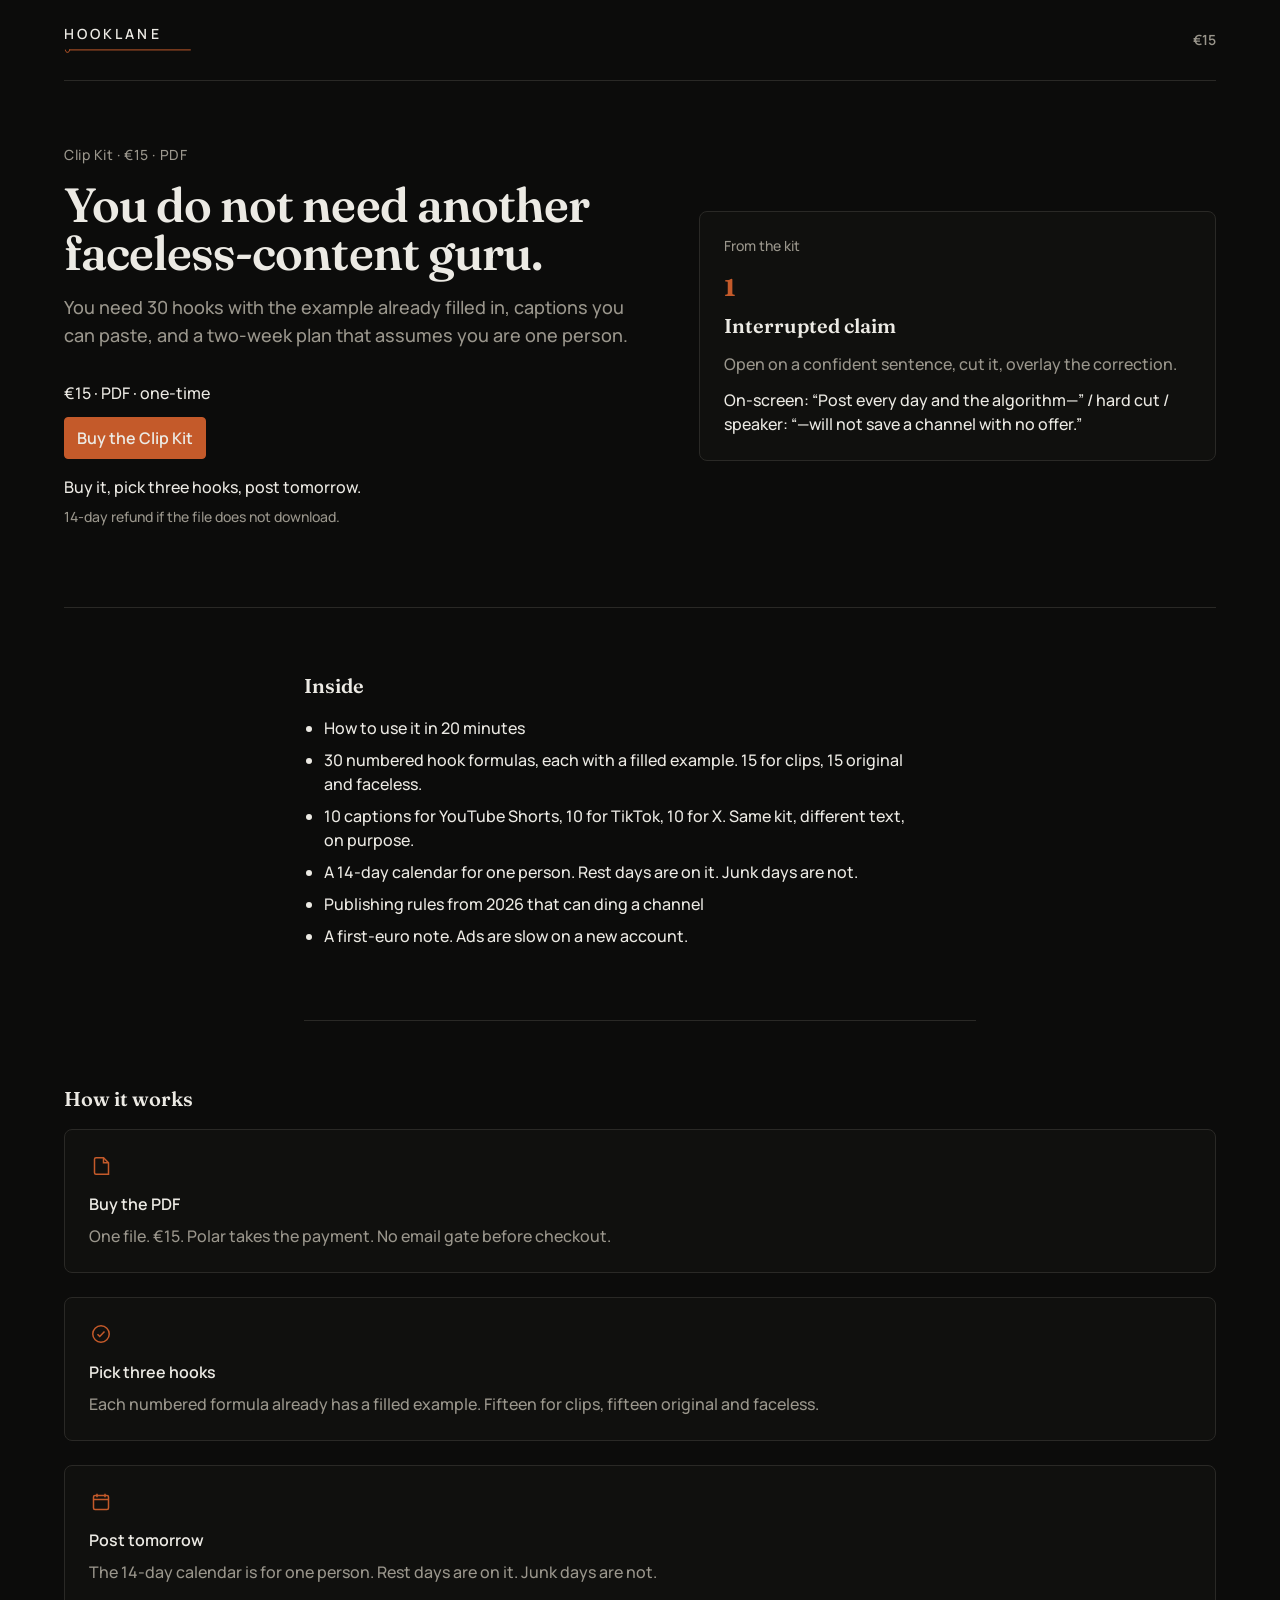
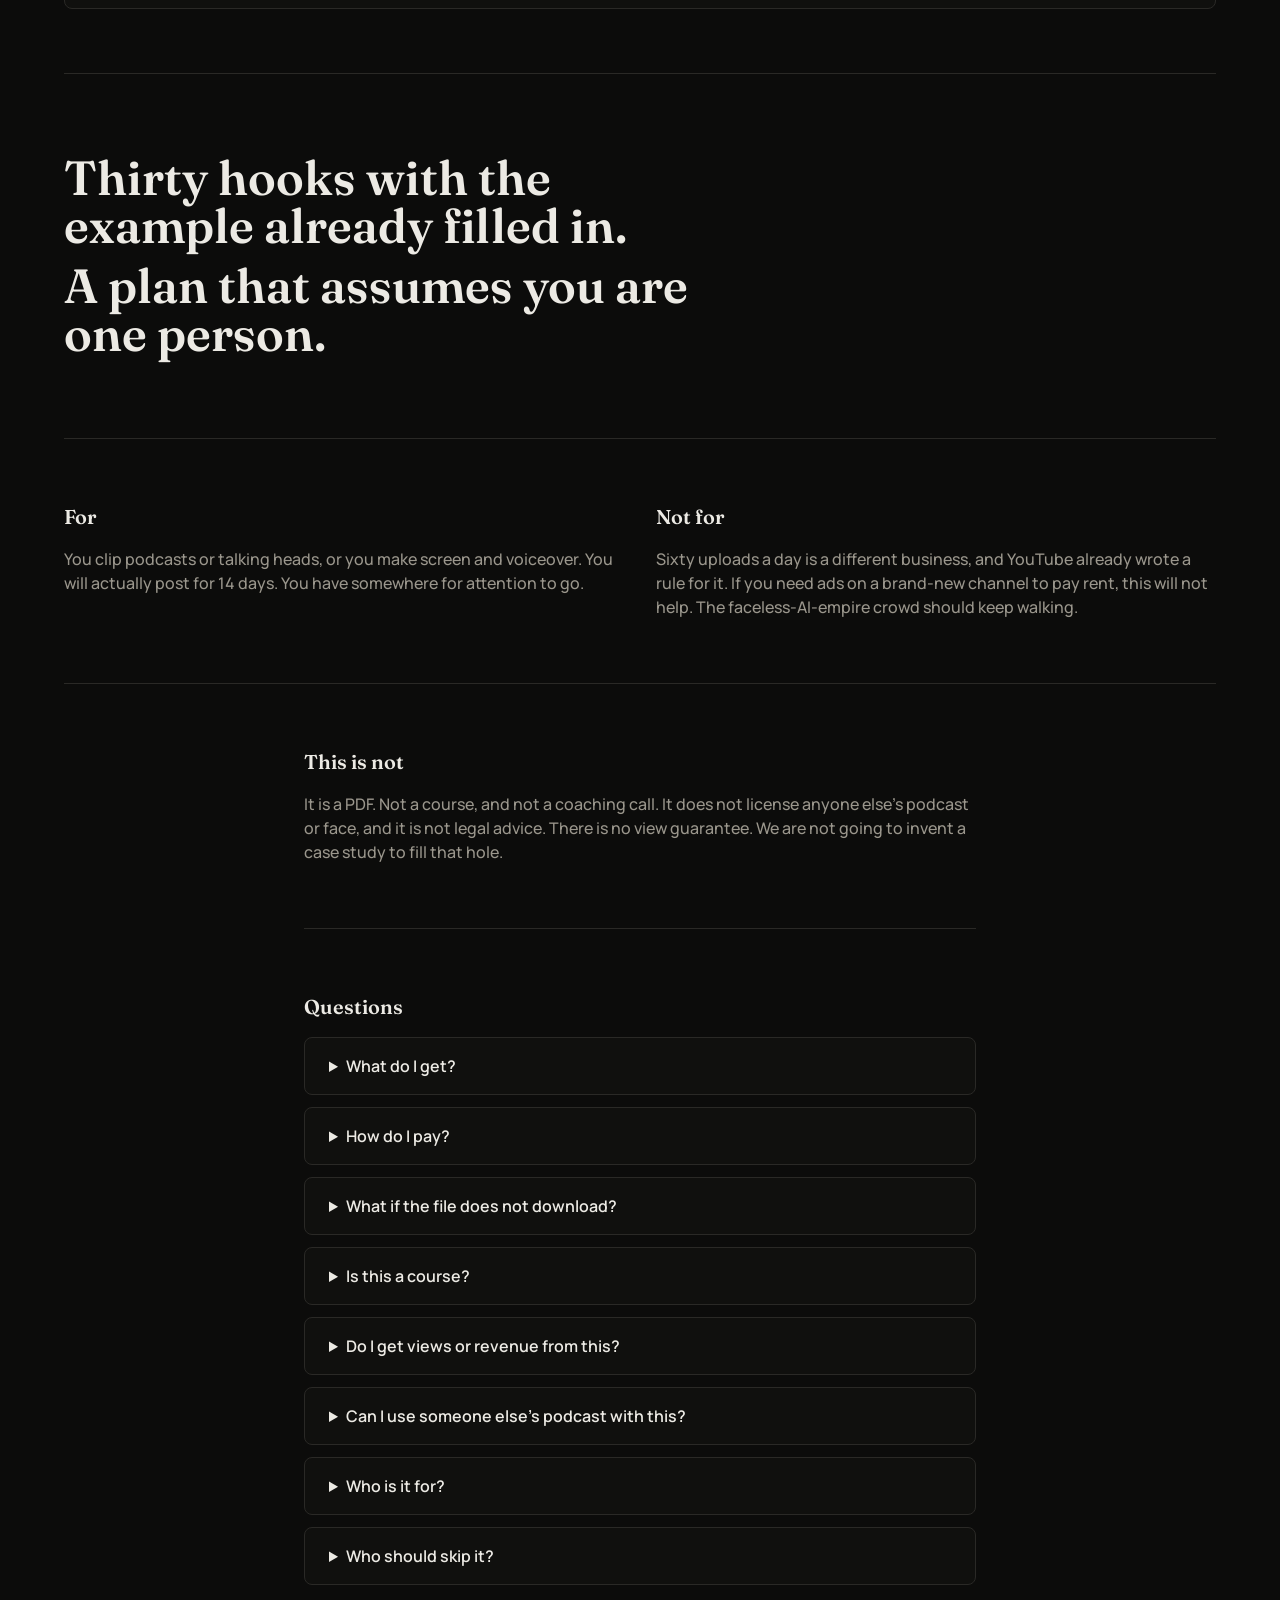
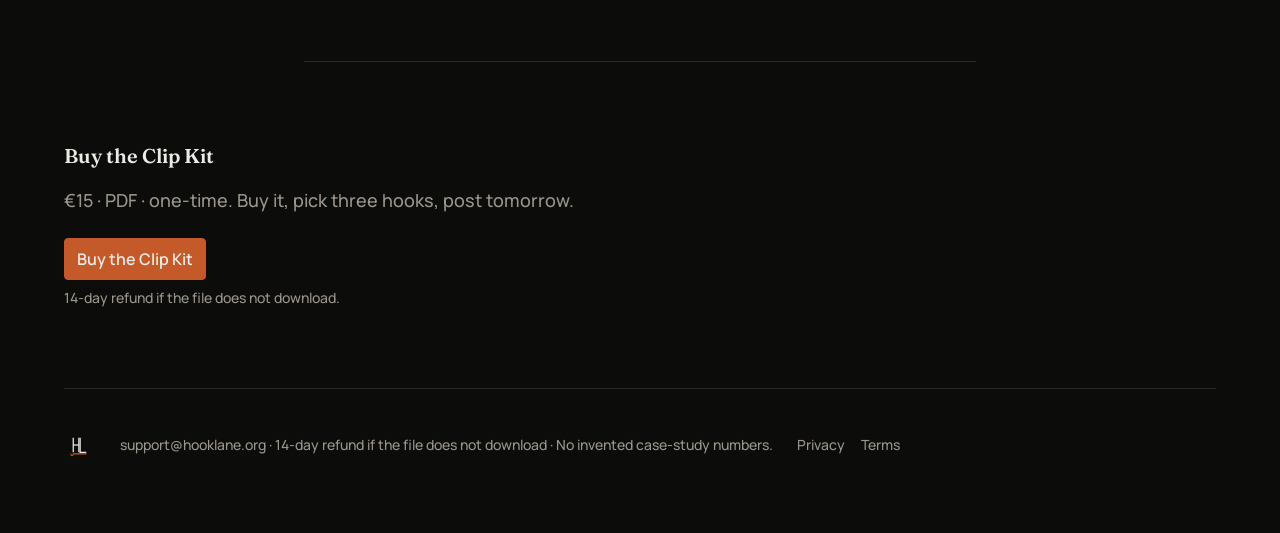
==== commit 9ad53b1c: "layout C landing: locked HOOKLANE wordmark, thin HL favicon, Ink copy" ====
--- a/index.html
+++ b/index.html
@@ -11,11 +11,11 @@
   <link rel="icon" href="favicon.svg" type="image/svg+xml" />
   <link rel="icon" href="favicon-32.png" type="image/png" sizes="32x32" />
   <link rel="icon" href="favicon-48.png" type="image/png" sizes="48x48" />
-  <link rel="alternate" type="text/plain" href="llms.txt" title="Hooklane Clip Kit facts for agents" />
+  <link rel="apple-touch-icon" href="favicon-48.png" />
+  <link rel="preconnect" href="https://fonts.bunny.net" />
+  <link href="https://fonts.bunny.net/css?family=fraunces:600,700|manrope:500,600,700&amp;display=swap" rel="stylesheet" />
   <link rel="stylesheet" href="site.css" />
-  <noscript><style>.reveal{opacity:1;transform:none}</style></noscript>
-  <meta property="og:locale" content="en" />
-  <meta property="og:site_name" content="Hooklane" />
+  <noscript><style>.reveal{opacity:1;transform:none;filter:none}.tagline .word{opacity:1}</style></noscript>
   <meta property="og:type" content="website" />
   <meta property="og:url" content="https://www.hooklane.org" />
   <meta property="og:title" content="Hooklane Clip Kit — €15" />
@@ -48,42 +48,30 @@
     }
   }
   </script>
-  <script type="application/ld+json">
-  {
-    "@context": "https://schema.org",
-    "@type": "WebSite",
-    "name": "Hooklane",
-    "url": "https://www.hooklane.org",
-    "description": "Clip Kit: 30 hooks with filled-in examples, captions you can paste, and a 14-day plan for one person. One PDF. 15 euro. Not a course. Not a view guarantee.",
-    "publisher": {
-      "@type": "Organization",
-      "name": "Hooklane",
-      "url": "https://www.hooklane.org",
-      "email": "support@hooklane.org",
-      "logo": "https://www.hooklane.org/favicon.svg"
-    }
-  }
-  </script>
 </head>
 <body>
+  <a class="skip" href="#main">Skip to content</a>
   <header class="site-header wrap">
-    <a class="brand" href="https://www.hooklane.org" aria-label="Hooklane"><span class="wordmark">HOOKLANE</span><svg class="wordmark-rule" viewBox="0 0 148 8" preserveAspectRatio="none" aria-hidden="true"><path d="M5.2 1.35 A 2.45 2.45 0 0 0 10.1 1.35 H 146.5" fill="none" stroke="#c45a2a" stroke-width="1.15" stroke-linecap="round"/></svg></a>
+    <a class="brand" href="https://www.hooklane.org" aria-label="Hooklane">
+      <span class="wordmark">HOOKLANE<svg class="hook-rule" viewBox="0 0 160 10" aria-hidden="true" focusable="false"><path fill="none" stroke="#c45a2a" stroke-width="1.2" stroke-linecap="round" d="M7 2.4c0 4.2-5.2 4.2-5.2.2M7 2.4h151"/></svg></span>
+    </a>
     <a class="price-link" href="https://buy.polar.sh/polar_cl_uQ9z3LKW4pv9IjMafKBH0tgk46AqbRaMkzt012bwIl5">€15</a>
   </header>
 
-  <main>
+  <main id="main">
     <section class="hero wrap">
       <div class="hero-copy reveal">
         <p class="kicker">Clip Kit · €15 · PDF</p>
-        <h1>You do not need another faceless-content guru.</h1>
+        <h1>You do not need another<br> faceless-content guru.</h1>
         <p class="lead">You need 30 hooks with the example already filled in, captions you can paste, and a two-week plan that assumes you are one person.</p>
         <div class="buy" id="buy">
           <p class="price">€15 · PDF · one-time</p>
           <a class="cta" href="https://buy.polar.sh/polar_cl_uQ9z3LKW4pv9IjMafKBH0tgk46AqbRaMkzt012bwIl5" rel="noopener">Buy the Clip Kit</a>
           <p class="close">Buy it, pick three hooks, post tomorrow.</p>
+          <p class="risk">14-day refund if the file does not download.</p>
         </div>
       </div>
-      <figure class="hero-media proof-card reveal">
+      <figure class="proof-card reveal">
         <p class="proof-kicker">From the kit</p>
         <p class="proof-num">1</p>
         <h2>Interrupted claim</h2>
@@ -104,6 +92,32 @@
       </ul>
     </section>
 
+    <section class="steps wrap reveal" aria-labelledby="steps-heading">
+      <h2 id="steps-heading">How it works</h2>
+      <ol class="step-list">
+        <li>
+          <svg class="step-ico" viewBox="0 0 24 24" fill="none" stroke="currentColor" stroke-width="1.5" aria-hidden="true"><path d="M7 3.75h7.5L19.5 8.75V20.25H7A1.5 1.5 0 0 1 5.5 18.75V5.25A1.5 1.5 0 0 1 7 3.75Z"/><path d="M14.5 3.75V8.75h5"/></svg>
+          <h3>Buy the PDF</h3>
+          <p>One file. €15. Polar takes the payment. No email gate before checkout.</p>
+        </li>
+        <li>
+          <svg class="step-ico" viewBox="0 0 24 24" fill="none" stroke="currentColor" stroke-width="1.5" aria-hidden="true"><circle cx="12" cy="12" r="8.25"/><path d="m8.5 12.25 2.25 2.25 4.75-5"/></svg>
+          <h3>Pick three hooks</h3>
+          <p>Each numbered formula already has a filled example. Fifteen for clips, fifteen original and faceless.</p>
+        </li>
+        <li>
+          <svg class="step-ico" viewBox="0 0 24 24" fill="none" stroke="currentColor" stroke-width="1.5" aria-hidden="true"><rect x="4.5" y="5.5" width="15" height="14" rx="1.5"/><path d="M8 3.75v3.5M16 3.75v3.5M4.5 9.5h15"/></svg>
+          <h3>Post tomorrow</h3>
+          <p>The 14-day calendar is for one person. Rest days are on it. Junk days are not.</p>
+        </li>
+      </ol>
+    </section>
+
+    <section class="tagline wrap" aria-label="What you actually need">
+      <p class="line" data-reveal>Thirty hooks with the example already filled in.</p>
+      <p class="line" data-reveal>A plan that assumes you are one person.</p>
+    </section>
+
     <div class="split wrap">
       <article class="reveal">
         <h2>For</h2>
@@ -119,34 +133,118 @@
       <h2 id="not-heading">This is not</h2>
       <p>It is a PDF. Not a course, and not a coaching call. It does not license anyone else's podcast or face, and it is not legal advice. There is no view guarantee. We are not going to invent a case study to fill that hole.</p>
     </section>
+
+    <section class="faq wrap reveal" aria-labelledby="faq-heading">
+      <h2 id="faq-heading">Questions</h2>
+      <details>
+        <summary>What do I get?</summary>
+        <p>One PDF. 30 numbered hook formulas with a filled example each, captions for YouTube Shorts, TikTok and X, a 14-day calendar, 2026 publishing rules, and a first-euro note.</p>
+      </details>
+      <details>
+        <summary>How do I pay?</summary>
+        <p>Polar checkout. €15, one-time. No account on this site. No email gate before you buy.</p>
+      </details>
+      <details>
+        <summary>What if the file does not download?</summary>
+        <p>14-day refund if the file does not download. Write to support@hooklane.org.</p>
+      </details>
+      <details>
+        <summary>Is this a course?</summary>
+        <p>No. It is a PDF. Not a course, not a community, and not a coaching call.</p>
+      </details>
+      <details>
+        <summary>Do I get views or revenue from this?</summary>
+        <p>No. There is no view guarantee and no revenue guarantee. We are not going to invent a case study to fill that hole.</p>
+      </details>
+      <details>
+        <summary>Can I use someone else's podcast with this?</summary>
+        <p>The kit does not license anyone else's podcast or face. That is on you.</p>
+      </details>
+      <details>
+        <summary>Who is it for?</summary>
+        <p>You clip podcasts or talking heads, or you make screen and voiceover. You will actually post for 14 days. You have somewhere for attention to go.</p>
+      </details>
+      <details>
+        <summary>Who should skip it?</summary>
+        <p>Sixty uploads a day is a different business. If you need ads on a brand-new channel to pay rent, this will not help. The faceless-AI-empire crowd should keep walking.</p>
+      </details>
+    </section>
+
+    <section class="final wrap reveal" id="buy-again">
+      <h2>Buy the Clip Kit</h2>
+      <p class="lead">€15 · PDF · one-time. Buy it, pick three hooks, post tomorrow.</p>
+      <a class="cta" href="https://buy.polar.sh/polar_cl_uQ9z3LKW4pv9IjMafKBH0tgk46AqbRaMkzt012bwIl5" rel="noopener">Buy the Clip Kit</a>
+      <p class="risk">14-day refund if the file does not download.</p>
+    </section>
   </main>
 
   <footer class="site-footer wrap">
-    <svg class="footer-hl" width="28" height="28" viewBox="0 0 32 32" aria-hidden="true">
+    <svg class="footer-mark" viewBox="0 0 32 32" aria-hidden="true" focusable="false">
       <rect width="32" height="32" fill="#0c0c0b"/>
-      <text x="7.2" y="21.2" font-family="ui-sans-serif, system-ui, sans-serif" font-size="13.5" font-weight="650" letter-spacing="1.8" fill="#eceae4">HL</text>
-      <path d="M7.4 24.1 A 2.15 2.15 0 0 0 11.7 24.1 H 24.6" fill="none" stroke="#c45a2a" stroke-width="1.15" stroke-linecap="round"/>
+      <g fill="none" stroke="#eceae4" stroke-width="1.25" stroke-linejoin="miter" stroke-linecap="butt">
+        <path d="M9.25 8.75v14.5"/>
+        <path d="M14.85 8.75v14.5"/>
+        <path d="M9.25 16h5.6"/>
+        <path d="M16.15 8.75v14.5h6.1"/>
+      </g>
+      <path d="M9.25 24.85c0 2.35-2.4 2.35-2.4.1M9.25 24.85H22.25" fill="none" stroke="#c45a2a" stroke-width="1.05" stroke-linecap="round"/>
     </svg>
     <p><a href="mailto:support@hooklane.org">support@hooklane.org</a> · 14-day refund if the file does not download · No invented case-study numbers.</p>
+    <nav class="legal-nav" aria-label="Legal">
+      <a href="/privacy.html">Privacy</a>
+      <a href="/terms.html">Terms</a>
+    </nav>
   </footer>
 
   <script>
     (function () {
+      var easeReduce = window.matchMedia("(prefers-reduced-motion: reduce)").matches;
       var nodes = document.querySelectorAll(".reveal");
-      var reduce = window.matchMedia("(prefers-reduced-motion: reduce)").matches;
-      if (reduce || !("IntersectionObserver" in window)) {
+      if (easeReduce || !("IntersectionObserver" in window)) {
         for (var i = 0; i < nodes.length; i++) nodes[i].classList.add("is-in");
+      } else {
+        var io = new IntersectionObserver(function (entries) {
+          for (var i = 0; i < entries.length; i++) {
+            if (entries[i].isIntersecting) {
+              entries[i].target.classList.add("is-in");
+              io.unobserve(entries[i].target);
+            }
+          }
+        }, { threshold: 0.12, rootMargin: "0px 0px -6% 0px" });
+        for (var j = 0; j < nodes.length; j++) io.observe(nodes[j]);
+      }
+
+      var lines = document.querySelectorAll("[data-reveal]");
+      for (var l = 0; l < lines.length; l++) {
+        var el = lines[l];
+        var words = el.textContent.trim().split(/\s+/);
+        el.textContent = "";
+        for (var w = 0; w < words.length; w++) {
+          var span = document.createElement("span");
+          span.className = "word";
+          span.textContent = words[w];
+          el.appendChild(span);
+          if (w < words.length - 1) el.appendChild(document.createTextNode(" "));
+        }
+      }
+      var wordNodes = document.querySelectorAll(".tagline .word");
+      if (easeReduce || !("IntersectionObserver" in window)) {
+        for (var k = 0; k < wordNodes.length; k++) wordNodes[k].classList.add("is-on");
         return;
       }
-      var io = new IntersectionObserver(function (entries) {
+      var wio = new IntersectionObserver(function (entries) {
         for (var i = 0; i < entries.length; i++) {
-          if (entries[i].isIntersecting) {
-            entries[i].target.classList.add("is-in");
-            io.unobserve(entries[i].target);
+          if (!entries[i].isIntersecting) continue;
+          var wordsOn = entries[i].target.querySelectorAll(".word");
+          for (var n = 0; n < wordsOn.length; n++) {
+            (function (node, delay) {
+              window.setTimeout(function () { node.classList.add("is-on"); }, delay);
+            })(wordsOn[n], n * 70);
           }
+          wio.unobserve(entries[i].target);
         }
-      }, { threshold: 0.12, rootMargin: "0px 0px -6% 0px" });
-      for (var j = 0; j < nodes.length; j++) io.observe(nodes[j]);
+      }, { threshold: 0.4, rootMargin: "0px 0px -20% 0px" });
+      for (var t = 0; t < lines.length; t++) wio.observe(lines[t]);
     })();
   </script>
 </body>
--- a/site.css
+++ b/site.css
@@ -1,46 +1,60 @@
-/* Hooklane — Clip Kit one-pager. No build. */
+/* Hooklane Clip Kit. Layout C. Tokens from landing-page-design, colors from brand. */
 :root {
   --bg: #0c0c0b;
   --bone: #eceae4;
   --muted: #9a968c;
   --line: #2a2926;
   --copper: #c45a2a;
-  --display: "Fraunces", "Iowan Old Style", "Palatino Linotype", Palatino, "Times New Roman", serif;
-  --sans: ui-sans-serif, system-ui, -apple-system, "Segoe UI", Roboto, "Helvetica Neue", sans-serif;
-}
-
-@font-face {
-  font-family: Fraunces;
-  src: url("[data-uri]") format("woff2");
-  font-weight: 600;
-  font-style: normal;
-  font-display: swap;
-}
-@font-face {
-  font-family: Fraunces;
-  src: url("[data-uri]") format("woff2");
-  font-weight: 700;
-  font-style: normal;
-  font-display: swap;
-}
-
+  --s75: 8px;
+  --s100: 12px;
+  --s200: 16px;
+  --s300: 24px;
+  --s400: 32px;
+  --s500: 40px;
+  --s600: 48px;
+  --s700: 64px;
+  --s800: 80px;
+  --s900: 96px;
+  --ease: cubic-bezier(0.32, 0.72, 0, 1);
+  --display: "Fraunces", "Iowan Old Style", Palatino, serif;
+  --sans: "Manrope", ui-sans-serif, system-ui, sans-serif;
+}
 
 *, *::before, *::after { box-sizing: border-box; }
-
 html { scroll-behavior: smooth; }
+@media (prefers-reduced-motion: reduce) {
+  html { scroll-behavior: auto; }
+}
 
 html, body {
   margin: 0;
   background: var(--bg);
   color: var(--bone);
-  font: 17px/1.55 var(--sans);
-}
-
+  font-family: var(--sans);
+  font-size: 16px;
+  line-height: 24px;
+  font-weight: 500;
+}
 body { min-height: 100%; }
-
 img { max-width: 100%; height: auto; display: block; }
-
 a { color: inherit; }
+p, li, h1, h2, h3 { text-wrap: pretty; }
+h1, h2 { text-wrap: balance; }
+
+.skip {
+  position: absolute;
+  left: 12px;
+  top: -40px;
+  background: var(--copper);
+  color: var(--bone);
+  padding: 8px 12px;
+  z-index: 20;
+  text-decoration: none;
+  font-weight: 600;
+  font-size: 14px;
+  line-height: 20px;
+}
+.skip:focus { top: 12px; }
 
 a:focus-visible,
 .cta:focus-visible {
@@ -49,328 +63,334 @@
 }
 
 .wrap {
-  width: min(78rem, calc(100% - 2.75rem));
-  margin-inline: auto;
-}
-
-@media (min-width: 1100px) {
-  .wrap { width: min(84rem, calc(100% - 5.5rem)); }
+  width: min(72rem, calc(100% - 40px));
+  margin: 0 auto;
 }
 
 .site-header {
-  position: sticky;
-  top: 0;
-  z-index: 40;
-  background: var(--bg);
-}
-
-.bar {
   display: flex;
   align-items: center;
   justify-content: space-between;
-  padding: 1.05rem 0 0.95rem;
+  padding: 24px 0;
+  border-bottom: 1px solid var(--line);
 }
 
 .brand {
+  display: inline-flex;
+  text-decoration: none;
+  color: var(--bone);
+}
+
+.wordmark {
+  font-family: var(--sans);
+  font-weight: 600;
+  font-size: 14px;
+  line-height: 20px;
+  letter-spacing: 0.22em;
   display: flex;
-  align-items: center;
-  gap: .7rem;
+  flex-direction: column;
+  align-items: stretch;
+  gap: 4px;
+}
+.wordmark .hook-rule {
+  display: block;
+  width: 100%;
+  height: 8px;
+}
+
+.price-link {
+  color: var(--muted);
   text-decoration: none;
-  color: var(--bone);
-}
-
-.brand img {
-  height: 2.6rem;
-  width: auto;
-}
-
-.wordmark {
-  font-family: var(--display);
-  font-weight: 700;
-  font-size: 1.02rem;
-  letter-spacing: .14em;
-  line-height: 1;
-  position: relative;
-  padding-bottom: .3rem;
-}
-
-.wordmark::after {
-  content: "";
-  position: absolute;
-  left: 0;
-  bottom: 0;
-  width: 2.55ch;
-  height: 1px;
-  background: var(--copper);
-}
-
-.bar-buy {
-  color: var(--muted);
-  text-decoration: none;
-  font-size: .92rem;
-  font-variant-numeric: tabular-nums;
-  padding-bottom: .22rem;
-  border-bottom: 1px solid var(--copper);
-}
-
-.bar-buy:hover { color: var(--bone); }
-
-.stuck {
+  font-size: 14px;
+  line-height: 20px;
+  font-weight: 600;
+}
+.price-link:hover { color: var(--copper); }
+.price-link:active { transform: scale(0.98); }
+
+.hero {
   display: grid;
-  gap: 2.5rem;
-  padding: 3.25rem 0 6rem;
-  min-height: 118vh;
-  align-items: start;
-}
-
-.stuck-copy {
-  max-width: 38rem;
-  padding-bottom: 18vh;
-}
-
+  gap: 48px;
+  padding: 48px 0 64px;
+  border-bottom: 1px solid var(--line);
+}
 .kicker {
-  margin: 0 0 1.35rem;
-  color: var(--muted);
-  font-size: .8rem;
-  letter-spacing: .08em;
-}
-
+  margin: 0 0 16px;
+  color: var(--muted);
+  font-size: 14px;
+  line-height: 20px;
+  letter-spacing: 0.04em;
+}
 h1 {
   font-family: var(--display);
   font-weight: 600;
-  font-size: clamp(2.4rem, 7.2vw, 4.6rem);
-  line-height: 1.05;
-  letter-spacing: -0.03em;
-  margin: 0 0 1.4rem;
-  max-width: 12ch;
-}
-
+  font-size: 36px;
+  line-height: 40px;
+  letter-spacing: -0.02em;
+  margin: 0 0 16px;
+  max-width: 680px;
+  color: var(--bone);
+}
 .lead {
-  margin: 0 0 2.1rem;
-  color: var(--muted);
-  font-size: 1.08rem;
-  max-width: 32rem;
-}
-
-.buy { margin: 0; }
-
+  margin: 0 0 32px;
+  color: var(--muted);
+  font-size: 18px;
+  line-height: 28px;
+  max-width: 680px;
+}
 .price {
-  margin: 0 0 .95rem;
-  font-size: 1.02rem;
-}
-
+  margin: 0 0 12px;
+  font-size: 16px;
+  line-height: 24px;
+}
 .cta {
   display: inline-block;
+  background: var(--copper);
+  color: var(--bone);
+  text-decoration: none;
+  font-weight: 600;
+  font-size: 16px;
+  line-height: 24px;
+  padding: 8px 12px;
+  border-radius: 4px;
+  border: 1px solid var(--copper);
+  transition: transform 700ms var(--ease), background 700ms var(--ease), color 700ms var(--ease);
+}
+.cta:hover {
   background: transparent;
-  color: var(--bone);
-  text-decoration: none;
-  font-weight: 600;
-  padding: .15rem 0 .42rem;
-  border: 0;
-  border-bottom: 1px solid var(--copper);
-  border-radius: 0;
-}
-
-.cta:hover { color: var(--copper); }
-
+  color: var(--copper);
+}
+.cta:active { transform: scale(0.98); }
 .close {
-  margin: 1rem 0 0;
-  color: var(--bone);
-  font-size: 1.02rem;
-}
-
-.stuck-pin {
-  position: sticky;
-  top: 5.75rem;
-  justify-self: end;
-  width: min(100%, 24rem);
-  padding-top: 1.25rem;
-}
-
-.proof-object {
-  margin: 0;
-  background: var(--bone);
-  color: var(--bg);
-  border: 1px solid var(--copper);
-  padding: 1.55rem 1.55rem 1.7rem;
-  transform: rotate(1.7deg);
-  box-shadow: 8px 14px 28px rgba(12, 12, 11, .28);
-}
-
+  margin: 16px 0 0;
+  color: var(--bone);
+  font-size: 16px;
+  line-height: 24px;
+}
+.risk {
+  margin: 8px 0 0;
+  color: var(--muted);
+  font-size: 14px;
+  line-height: 20px;
+}
+
+.proof-card {
+  margin: 0;
+  padding: 24px;
+  border: 1px solid var(--line);
+  background: #10100e;
+  border-radius: 8px;
+}
 .proof-kicker {
-  margin: 0 0 .15rem;
-  color: #7a776f;
-  font-size: .78rem;
-  letter-spacing: .06em;
-}
-
+  margin: 0 0 16px;
+  color: var(--muted);
+  font-size: 14px;
+  line-height: 20px;
+}
 .proof-num {
-  margin: 0 0 .35rem;
+  margin: 0 0 8px;
   font-family: var(--display);
   font-weight: 700;
-  font-size: clamp(4.4rem, 9vw, 7rem);
+  font-size: 24px;
+  line-height: 32px;
   color: var(--copper);
-  line-height: .78;
-  letter-spacing: -0.04em;
-}
-
-.proof-object h2 {
-  font-family: var(--display);
-  font-weight: 600;
-  font-size: 1.28rem;
-  margin: 0 0 .45rem;
-  letter-spacing: -0.015em;
-  color: var(--bg);
-}
-
+}
+.proof-card h2 {
+  font-family: var(--display);
+  font-weight: 600;
+  font-size: 20px;
+  line-height: 28px;
+  margin: 0 0 12px;
+}
 .proof-formula {
-  margin: 0 0 .75rem;
-  color: #5f5c55;
-  font-size: .95rem;
-}
-
+  margin: 0 0 12px;
+  color: var(--muted);
+  font-size: 16px;
+  line-height: 24px;
+}
 .proof-ex {
   margin: 0;
-  color: var(--bg);
-  font-size: .98rem;
-}
-
-@media (min-width: 880px) {
-  .stuck {
-    grid-template-columns: minmax(0, 1.12fr) minmax(20rem, .88fr);
-    gap: 4.5rem;
-    padding: 4.5rem 0 8.5rem;
-    min-height: 140vh;
+  color: var(--bone);
+  font-size: 16px;
+  line-height: 24px;
+}
+
+@media (min-width: 840px) {
+  .hero {
+    grid-template-columns: minmax(0, 1.05fr) minmax(0, 0.95fr);
+    align-items: center;
+    gap: 64px;
+    padding: 64px 0 80px;
   }
-  .stuck-copy { padding-top: 1.5rem; padding-bottom: 32vh; }
-  .stuck-pin {
-    padding-top: 3.5rem;
-    width: min(100%, 26rem);
+  h1 {
+    font-size: 48px;
+    line-height: 1;
   }
 }
 
-@media (max-width: 879px) {
-  .stuck { min-height: 0; padding-bottom: 3.5rem; }
-  .stuck-copy { padding-bottom: 0; }
-  .stuck-pin {
-    position: relative;
-    top: auto;
-    justify-self: start;
-    padding-top: 0;
+.block {
+  padding: 64px 0;
+  border-bottom: 1px solid var(--line);
+  max-width: 42rem;
+}
+.block h2, .split h2, .not h2, .faq h2, .final h2, .steps h2 {
+  font-family: var(--display);
+  font-weight: 600;
+  font-size: 20px;
+  line-height: 28px;
+  margin: 0 0 16px;
+}
+.block ul {
+  margin: 0;
+  padding-left: 20px;
+}
+.block li { margin: 8px 0; }
+
+.steps { padding: 64px 0; border-bottom: 1px solid var(--line); }
+.step-list {
+  display: grid;
+  gap: 24px;
+  margin: 0;
+  padding: 0;
+  list-style: none;
+}
+.step-list li {
+  border: 1px solid var(--line);
+  border-radius: 8px;
+  padding: 24px;
+  background: #10100e;
+}
+.step-list h3 {
+  font-family: var(--sans);
+  font-weight: 600;
+  font-size: 16px;
+  line-height: 24px;
+  margin: 8px 0;
+}
+.step-list p { margin: 0; color: var(--muted); }
+.step-ico {
+  width: 24px;
+  height: 24px;
+  color: var(--copper);
+}
+
+.tagline {
+  padding: 80px 0;
+  border-bottom: 1px solid var(--line);
+}
+.tagline p {
+  font-family: var(--display);
+  font-weight: 600;
+  font-size: 36px;
+  line-height: 40px;
+  max-width: 680px;
+  margin: 0;
+}
+.tagline .line + .line { margin-top: 12px; }
+.tagline .word {
+  color: var(--bone);
+  opacity: 0.28;
+  transition: opacity 700ms var(--ease);
+}
+.tagline .word.is-on { opacity: 1; }
+@media (min-width: 840px) {
+  .tagline p {
+    font-size: 48px;
+    line-height: 1;
   }
-  .proof-object { transform: rotate(.9deg); }
-}
-
-.beat {
-  border-top: 1px dotted var(--line);
-  padding: 4.25rem 0;
-}
-
-.inside { max-width: 40rem; }
-
-.inside h2,
-.split h2,
-.not h2,
-.close-beat .price {
-  font-family: var(--display);
-  font-weight: 600;
-  letter-spacing: -0.01em;
-}
-
-.inside h2 {
-  font-size: 1.2rem;
-  margin: 0 0 1.1rem;
-}
-
-.inside ul {
-  margin: 0;
-  padding-left: 1.15rem;
-}
-
-.inside li { margin: .62rem 0; }
+}
 
 .split {
   display: grid;
-  gap: 2rem;
-}
-
-.split h2 {
-  font-size: 1.2rem;
-  margin: 0 0 .55rem;
-}
-
-.split p {
-  margin: 0;
-  color: var(--muted);
-  max-width: 32rem;
-}
-
-@media (min-width: 720px) {
-  .split {
-    grid-template-columns: 1fr 1fr;
-    gap: 3.5rem;
-  }
-  .beat { padding: 5.25rem 0; }
-}
-
-.not { max-width: 40rem; }
-
-.not h2 {
-  font-size: 1.2rem;
-  margin: 0 0 .7rem;
-}
-
-.not p {
-  margin: 0;
-  color: var(--muted);
-}
-
-.close-beat {
-  padding-bottom: 5.5rem;
-}
-
-.close-beat .price {
-  font-size: 1.15rem;
-  margin: 0 0 1.1rem;
-  font-family: var(--sans);
-  font-weight: 400;
-}
-
-.close-beat .close {
-  margin-top: 1.05rem;
-}
+  gap: 32px;
+  padding: 64px 0;
+  border-bottom: 1px solid var(--line);
+}
+.split p { margin: 0; color: var(--muted); }
+@media (min-width: 640px) {
+  .split { grid-template-columns: 1fr 1fr; gap: 32px; }
+}
+
+.not {
+  padding: 64px 0;
+  max-width: 42rem;
+  border-bottom: 1px solid var(--line);
+}
+.not p { margin: 0; color: var(--muted); }
+
+.faq {
+  padding: 64px 0;
+  border-bottom: 1px solid var(--line);
+  max-width: 42rem;
+}
+.faq details {
+  border: 1px solid var(--line);
+  border-radius: 8px;
+  padding: 16px 24px;
+  margin: 0 0 12px;
+  background: #10100e;
+}
+.faq summary {
+  font-weight: 600;
+  cursor: pointer;
+  font-size: 16px;
+  line-height: 24px;
+}
+.faq details p {
+  margin: 12px 0 0;
+  color: var(--muted);
+}
+
+.final {
+  padding: 80px 0;
+  border-bottom: 1px solid var(--line);
+}
+.final .lead { margin-bottom: 24px; }
 
 .site-footer {
   display: flex;
   flex-wrap: wrap;
   align-items: center;
-  gap: .75rem 1.1rem;
-  padding: 1.6rem 0 2.9rem;
-  color: var(--muted);
-  font-size: .85rem;
-  border-top: 1px dotted var(--line);
-}
-
-.site-footer img {
-  height: 1.75rem;
-  width: auto;
-}
-
+  gap: 12px 24px;
+  padding: 32px 0 64px;
+  color: var(--muted);
+  font-size: 14px;
+  line-height: 20px;
+}
+.site-footer .footer-mark {
+  width: 32px;
+  height: 32px;
+  display: block;
+  flex-shrink: 0;
+}
 .site-footer a { color: var(--muted); text-decoration: none; }
 .site-footer a:hover { color: var(--bone); }
+.legal-nav { display: flex; gap: 16px; }
 
 .reveal {
   opacity: 0;
-  transition: opacity 420ms ease-out;
-}
-.reveal.is-in { opacity: 1; }
-
+  transform: translateY(16px);
+  filter: blur(4px);
+  transition: opacity 800ms var(--ease), transform 800ms var(--ease), filter 800ms var(--ease);
+}
+.reveal.is-in {
+  opacity: 1;
+  transform: none;
+  filter: none;
+}
 @media (prefers-reduced-motion: reduce) {
-  html { scroll-behavior: auto; }
-  .reveal {
+  .reveal, .tagline .word {
     opacity: 1;
+    transform: none;
+    filter: none;
     transition: none;
   }
-  .proof-object { transform: none; }
-  .stuck-pin { position: relative; top: auto; }
-}
+}
+
+.legal main { padding: 64px 0 80px; max-width: 42rem; }
+.legal h1 {
+  font-size: 36px;
+  line-height: 40px;
+  margin-bottom: 24px;
+}
+.legal p { color: var(--muted); margin: 0 0 16px; }
